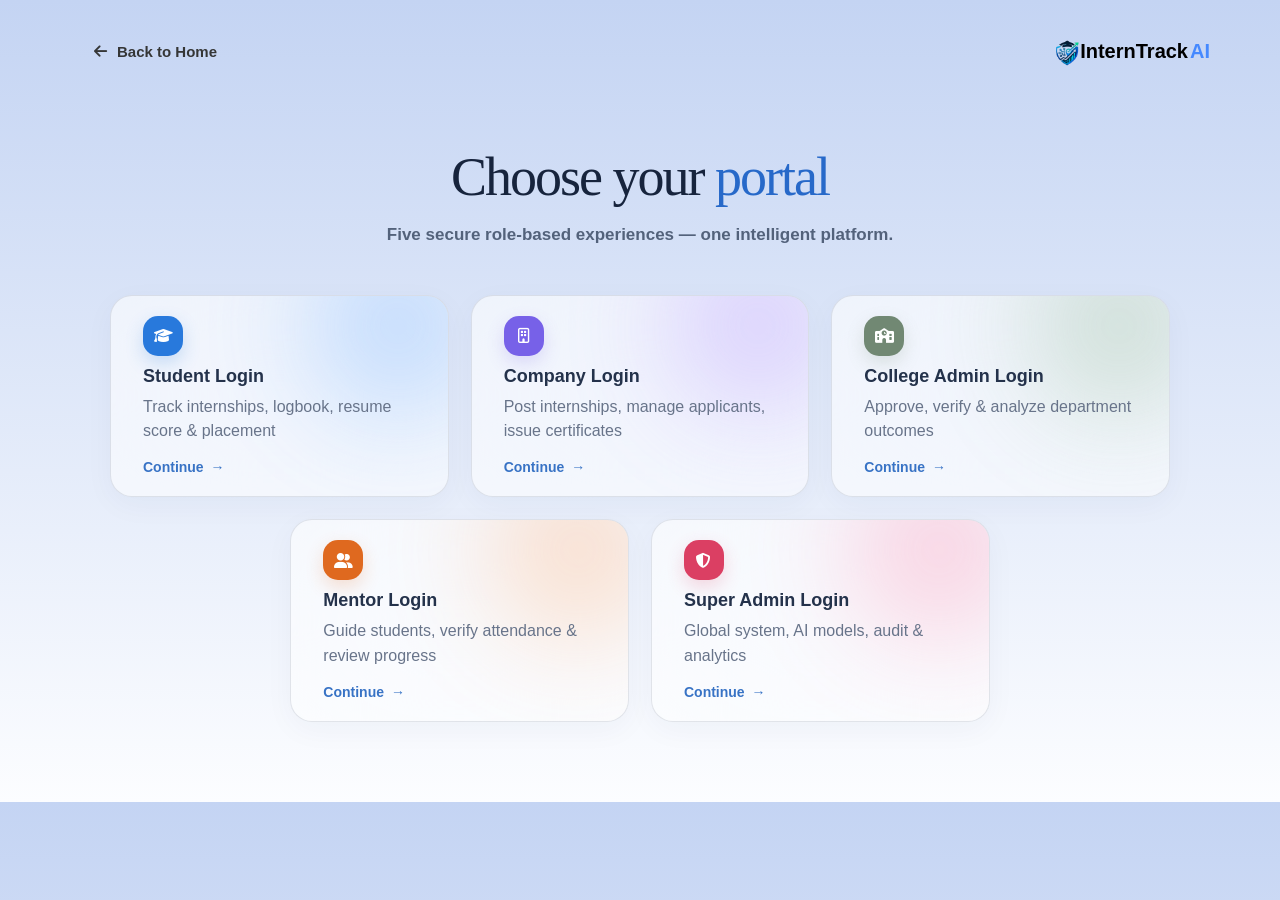
==== getstarted.html @ 80d0f3a6 "GET STARTED PAGE" ====
<!DOCTYPE html>
<html lang="en">

<head>
    <meta charset="UTF-8">
    <meta name="viewport" content="width=device-width, initial-scale=1.0">
    <title>login pages</title>
    <link rel="stylesheet" href="style.css">
    <link rel="stylesheet" href="https://cdnjs.cloudflare.com/ajax/libs/font-awesome/6.7.2/css/all.min.css">
</head>

<body>
    <div class="get-nav">
        <button id="home-back">
            <i class="fa-solid fa-arrow-left"></i>
            <h4>Back to Home</h4>
        </button>
        <div class="get-logo" id="get-logo">
            <div class="getlogo-img"></div>
            <div class="logo-text">
                <h3>InternTrack</h3>
                <p>AI</p>
            </div>
        </div>
    </div>
    <div class="main">
        <main class="portal-section">
            <!-- Heading -->
            <div class="portal-heading">
                <h1>Choose your <span>portal</span></h1>
                <p>
                    Five secure role-based experiences — one intelligent platform.
                </p>
            </div>
            <!-- Cards -->
            <div class="portal-grid">
                <!-- Student -->
                <div class="portal-card student">
                    <div class="icon-box">
                        <i class="fa-solid fa-graduation-cap"></i>
                    </div>
                    <h2>Student Login</h2>
                    <p>
                        Track internships, logbook, resume score & placement
                    </p>
                    <a href="#">
                        Continue <span>→</span>
                    </a>
                </div>
                <!-- Company -->
                <div class="portal-card company">
                    <div class="icon-box">
                        <i class="fa-regular fa-building"></i>
                    </div>
                    <h2>Company Login</h2>
                    <p>
                        Post internships, manage applicants, issue certificates
                    </p>
                    <a href="#">
                        Continue <span>→</span>
                    </a>
                </div>
                <!-- College Admin -->
                <div class="portal-card college">
                    <div class="icon-box">
                        <i class="fa-solid fa-school"></i>
                    </div>
                    <h2>College Admin Login</h2>
                    <p>
                        Approve, verify & analyze department outcomes
                    </p>
                    <a href="#">
                        Continue <span>→</span>
                    </a>
                </div>
                <!-- Mentor -->
                <div class="portal-card mentor">
                    <div class="icon-box">
                        <i class="fa-solid fa-user-group"></i>
                    </div>
                    <h2>Mentor Login</h2>
                    <p>
                        Guide students, verify attendance & review progress
                    </p>
                    <a href="#">
                        Continue <span>→</span>
                    </a>
                </div>
                <!-- Super Admin -->
                <div class="portal-card admin">
                    <div class="icon-box">
                        <i class="fa-solid fa-shield-halved"></i>
                    </div>
                    <h2>Super Admin Login</h2>
                    <p>
                        Global system, AI models, audit & analytics
                    </p>
                    <a href="#">
                        Continue <span>→</span>
                    </a>
                </div>
            </div>
        </main>
    </div>
    <script src="getstarted.js"></script>
</body>

</html>
---- style.css ----
@import url('https://fonts.googleapis.com/css2?family=Allura:wght@400;500;600;700&display=swap');

* {
    box-sizing: border-box;
    text-decoration: none;
}

@font-face {
    font-family: hmm;
    src: url(./UcC73FwrK3iLTeHuS_nVMrMxCp50SjIa1ZL7W0Q5nw.woff2);
}

@font-face {
    font-family: instrument;
    src: url(./jizHRFtNs2ka5fXjeivQ4LroWlx-6zAjjH7Motmp5g.woff2)
}

body {
    margin: 0px 70px;
    background: linear-gradient(to bottom, #c4d4f3, #fcfdff);
    font-family: 'Segoe UI', Tahoma, Verdana, sans-serif;
    scroll-behavior: smooth;
}

/* ============ NAV ============ */
.nav {
    width: 80vw;
    max-width: 1400px;
    min-height: 7vh;
    margin: 30px auto;
    padding: 10px 16px;
    display: flex;
    flex-wrap: wrap;
    align-items: center;
    gap: 10px;
    border-radius: 20px;
    background: rgba(255, 255, 255, 0.8);
    backdrop-filter: blur(5px);
    -webkit-backdrop-filter: blur(5px);
    border: 1px solid rgba(0, 0, 0, 0.08);
    position: sticky;
    top: 15px;
    z-index: 1000;
    box-sizing: border-box;
}

.logo {
    height: 5vh;
    min-height: 30px;
    width: 5vh;
    min-width: 30px;
    flex-shrink: 0;
    display: flex;
    align-items: center;
    justify-content: center;
    background-image: url("logo 2.png");
    background-size: cover;
    background-repeat: no-repeat;
    background-position: center;
    border-radius: 8px;
}

.text {
    display: flex;
    align-items: center;
    flex-shrink: 0;
}

.text h3 {
    margin: 0;
    font-size: 20px;
    white-space: nowrap;
}

.text p {
    margin: 0;
    padding-left: 2px;
    color: #4589FF;
    font-weight: 600;
    font-size: 20px;
}

/* Middle links */
.content {
    flex: 1;
    display: flex;
    align-items: center;
    justify-content: center;
    gap: 20px;
    margin: 0;
    padding: 0;
    flex-wrap: wrap;
}

.content h5 {
    margin: 0;
    padding-left: 5px;
    color: rgb(116, 112, 112);
    font-size: 15px;
    font-weight: 400;
    cursor: pointer;
    white-space: nowrap;
    transition: 0.3s ease;
}

.content h5:hover {
    color: #000000;
}

.login {
    display: flex;
    /* align-items: center; */
    gap: 10px;
    padding: 0;
    margin-left: auto;
    cursor: pointer;
    flex-shrink: 0;
}

.sign1 {
    width: 65px;
    height: 32px;
    display: flex;
    align-items: center;
    justify-content: center;
    border-radius: 10px;
    transition: 0.5s ease;
    white-space: nowrap;
    text-decoration: none;
}

.sign1:hover {
    background-color: #d3e0f8d5;
}

.sign2 {
    width: 120px;
    height: 32px;
    display: flex;
    align-items: center;
    justify-content: center;
    gap: 8px;
    border-radius: 30px;
    background-color: #4487FF;
    color: #F2F7FE;
    margin: 0;
    white-space: nowrap;
    transition: 0.3s ease;
    text-decoration: none;
}

.sign2:hover {
    background-color: #336fdb;
    transform: scale(1.1);
}

.sign2 i {
    color: #ffffff;
    display: flex;
    align-items: center;
    justify-content: center;
    padding: 0;
}

/* Hamburger button - hidden on desktop */
.menu-btn {
    display: none;
    width: 45px;
    height: 45px;
    margin-left: auto;
    border: none;
    border-radius: 10px;
    background: #EDF4FF;
    color: #3369F3;
    font-size: 25px;
    cursor: pointer;
    align-items: center;
    justify-content: center;
    transition: background 0.3s ease, transform 0.3s ease;
    flex-shrink: 0;
}

.menu-btn:hover {
    background: #dce9ff;
    transform: scale(1.05);
}

#xBar {
    display: none;
    width: 38px;
    height: 38px;
    border: none;
    border-radius: 10px;
    /* background: #EDF4FF; */
    color: #e63737;
    font-size: 17px;
    cursor: pointer;
    padding: 2% 2%;
    align-self: center;
    justify-self: center;
    flex-shrink: 0;
    font-size: 1.8em;
}

/* TABLET (≤1024px) — links थोडे compress, gap कमी */

@media (max-width: 1024px) {
    body {
        margin: 0px 30px;
    }

    .nav {
        width: 92vw;
        gap: 8px;
    }

    .content {
        gap: 12px;
    }

    .content h5 {
        font-size: 14px;

    }
}


/* TABLET / SMALL LAPTOP (≤900px) — hamburger menu चालू */

@media (max-width: 900px) {
    body {
        margin: 0px 16px;
    }

    .nav {
        width: 100%;
        margin: 20px auto;
        justify-content: space-between;
        position: relative;
    }

    .sign2 {
        max-width: 100%;
        width: 100%;
        /* margin-left: 30%; */
    }

    .sign1 {
        width: 100%;

    }

}


/* MOBILE (≤600px) */

@media (max-width: 660px) {
    body {
        margin: 0px 10px;
    }

    .nav {
        padding: 8px 12px;
        border-radius: 16px;
        top: 8px;
        margin: 12px auto;
    }

    .text h3 {
        font-size: 17px;
    }

    .text p {
        font-size: 17px;
    }

    .logo {
        height: 34px;
        width: 34px;
    }

    .content {
        display: none;
    }

    .active {
        height: 100vh;
        width: 100vw;
        display: flex;
        margin: 0%;
    }

    .menu-btn {
        display: flex;
        margin: 0%;
    }

    .sign2 {
        max-width: 100%;
        width: 100%;
        /* margin-left: 30%; */

    }

    .sign1 {
        max-width: 100%;
        width: 100%;
    }

}


/* SMALL MOBILE (≤380px) */
@media (max-width: 380px) {
    body {
        margin: 0px 6px;
    }

    .nav {
        padding: 6px 8px;
        gap: 6px;
    }

    .text h3 {
        font-size: 20px;
    }

    .text p {
        font-size: 20px;
    }

    .logo {
        height: 30px;
        width: 30px;
    }

    .menu-btn {
        width: 40px;
        height: 40px;
        font-size: 15px;
    }

    .active {
        height: 50vh;
        width: 98vw;
        /* background-color: red; */
        display: flex;
        flex-direction: column;
        justify-content: flex-start;
        align-self: flex-end;
        margin: 0%;
    }

    .content {
        display: none;
        flex-direction: column;

    }

    .content h5 {
        width: 98vw;
        font-size: 2em;
    }

    #feature,
    #role,
    #ai,
    #impact {
        border-bottom: 1px solid rgb(189, 182, 182);
    }

    .content:hover {
        color: #000000;
    }

    .login {
        margin: 0%;
    }

    .sign2 {
        /* max-width: 100%; */
        width: 25vw;
        font-size: 12px;
    }

    .sign1 {
        display: none;
    }

}


.textline {
    background-color: #EDF5FF;
    height: 5vh;
    width: 15vw;
    display: flex;
    align-items: center;
    justify-content: center;
    justify-self: center;
    border-radius: 25px;
    border: 0.01px solid rgba(0, 0, 0, 0.200);
}

.textline {
    position: relative;
    overflow: hidden;
}

.textline::after {
    content: "";
    position: absolute;
    top: 0;
    left: -100%;
    width: 50%;
    height: 100%;
    background: linear-gradient(90deg,
            transparent,
            rgba(255, 255, 255, 0.7),
            transparent);
    transform: skewX(-20deg);
    animation: shine 3.5s ease-in-out infinite;
}

@keyframes shine {
    0% {
        left: -100%;
    }

    45% {
        left: 150%;
    }

    100% {
        left: 150%;
    }
}

.textline i {
    color: green;
    display: flex;
    align-self: center;
    justify-content: center;
    font-size: 10px;
    margin: 2px;
    color: #16a34a;
    font-size: 10px;
    margin: 2px;
    transform: translateZ(15px);
    animation: iconPulse 2s ease-in-out infinite;
}

@keyframes iconPulse {

    0%,
    100% {
        transform: translateZ(15px) scale(1);
        filter: drop-shadow(0 0 0px rgba(22, 163, 74, 0.3));
    }

    50% {
        transform: translateZ(25px) scale(1.25);
        filter: drop-shadow(0 0 8px rgba(22, 163, 74, 0.5));
    }
}

.textline h5 {
    font-size: 12px;
    font-weight: 500;
}

@media (max-width: 600px) {
    .textline {
        margin-top: 24px;
        padding: 6px 14px;
        width: 65%;
    }

    .textline h5 {
        font-size: 25px;
        white-space: normal;
        text-align: center;
        line-height: 1;
    }
}

@media (max-width: 380px) {
    .textline {
        height: 7%;
        max-width: 95%;
        gap: 5px;
        /* padding: 6px 10px; */
    }

    .textline h5 {
        font-size: 12px;
        white-space: normal;
        text-align: center;
    }

    .textline i {
        font-size: 12px;
    }
}

.homepage {
    height: 90vh;
    width: 100%;
    margin: 0%;
    perspective: 1200px;
    overflow: hidden;
}

.heading {
    margin: 0;
}

.heading h1 {
    display: flex;
    justify-content: center;
    font-family: hmm;
    font-size: 4.5em;
    font-weight: 550;
    height: 70px;
    margin: 0%;
}

.heading h2 {
    display: flex;
    justify-self: center;
    margin: 0%;
    font-size: 4.5em;
    font-weight: 550;
    width: 60vw;
}

.heading i {
    display: flex;
    justify-content: center;
    justify-items: center;
    font-size: 3.5rem;
    font-weight: 520;
    margin-top: 25px;
    margin-left: 5px;
    color: #3369F3;
    font-family: instrument;
}

.heading2 {
    display: flex;
    justify-content: center;
    margin: 0%;
    color: #636A76;
    text-align: center;
}

.heading2 h3 {
    font-weight: 600;
}

.heading3 {
    display: flex;
    justify-content: center;
    margin-top: 10px;
}

.heading3 .btn1 {
    background-color: #4487FF;
    height: 40px;
    width: 10vw;
    display: flex;
    align-items: center;
    justify-content: center;
    padding-right: 15px;
    border-radius: 30px;
    padding-left: 5px;
    color: #F2F7FE;
}

.heading3 i {
    color: #fdfdfd;
    padding-left: 10px;
}

.heading3 .btn2 {
    background-color: rgb(255, 255, 255);
    height: 40px;
    width: 180px;
    display: flex;
    align-items: center;
    justify-content: center;
    margin-left: 20px;
    border-radius: 20px;
    border: 1px solid white;
}

.heading3 .btn2 h4 {
    font-weight: 600;
    display: flex;
    justify-content: center;
}

.heading3 .btn2 i {
    color: #413838;
    padding-right: 5px;
    padding-top: 2px;
    transition:
        transform 0.5s ease,
        box-shadow 0.3s ease,
        border-color 0.3s ease,
        color 0.8s ease;
}

.heading3 .btn2:hover {
    transform: translateY(0px) scale(1.03);
    box-shadow:
        0 15px 35px rgba(0, 0, 0, 0.15);
    border-color: #2563eb;
    color: #2563eb;
}

.heading4 {
    display: flex;
    justify-content: center;
    gap: 15px;
}


.heading4 i {
    color: green;
}

.heading4 h5 {
    color: #636A76;
    font-size: 13px;
    font-weight: 500;
}

@media (max-width: 600px) {
    .homepage {
        height: 60vh;
    }

    .heading h1 {
        font-size: 2.5em;
        font-family: hmm;
        font-weight: 700;
    }

    .heading h2 {
        font-size: 2.5em;
        font-family: hmm;
        font-weight: 700;
        line-height: 0.1;
        display: flex;
        flex-direction: column;
        margin-right: 20px;
    }

    .heading i {
        flex-wrap: wrap;
        flex-shrink: 0;
        font-size: 0.8em;
        font-family: instrument;
        font-weight: 700;
        line-height: 1;
        text-align: center;
    }

    .heading2 h3 {
        font-size: 0.7em;
        height: 5%;
    }

    .heading3 .btn1 {
        width: 50%;
        margin-top: 5%;
    }

    .heading3 .btn2 {
        margin-left: 0%;
    }

    .heading3 {
        display: flex;
        justify-content: center;
        align-items: center;
        flex-direction: column;
        gap: 10px;
        margin: 0%;
    }

    .heading4 i {
        padding: 0%;
        display: flex;
        align-items: center;
        color: green;
    }

    .heading4 h5 {
        gap: 5px;
        display: flex;
        padding-left: 11px;
        color: #636A76;
    }

}

.video-wrapper {
    position: relative;
    width: 90%;
    max-width: 1000px;
    margin: 0 auto;
    padding: 3px;
    border-radius: 30px;
    background: linear-gradient(90deg, #4487ff, #e6e4ec, #22c1ee, #4487ff);
    background-size: 300% 100%;
    animation: videoBorder 5s linear infinite;
    box-shadow: 0 20px 60px rgba(250, 252, 255, 0.2);
    transition: transform 0.4s ease, box-shadow 0.4s ease;
}

.video-wrapper:hover {
    transform: translateY(-8px);
    box-shadow: 0 35px 90px rgba(40, 80, 140, 0.25);
}

.video-wrapper video {
    display: block;
    width: 100%;
    height: auto;
    aspect-ratio: 16 / 9;
    object-fit: cover;
    border-radius: 28px;
    background: #111;
}

@keyframes videoBorder {
    0% {
        background-position: 0% 50%;
    }

    100% {
        background-position: 300% 50%;
    }
}

/* ===== 3D Controls Bar ===== */
.video-controls {
    position: absolute;
    bottom: 18px;
    left: 50%;
    transform: translateX(-50%);
    display: flex;
    gap: 16px;
    padding: 10px 18px;
    border-radius: 50px;
    background: rgba(20, 22, 30, 0.55);
    backdrop-filter: blur(12px);
    -webkit-backdrop-filter: blur(12px);
    box-shadow:
        0 8px 20px rgba(0, 0, 0, 0.4),
        inset 0 1px 0 rgba(255, 255, 255, 0.08);
    z-index: 5;
    transition: opacity 0.35s ease;
}

.video-wrapper:hover .video-controls,
.video-wrapper:focus-within .video-controls {
    opacity: 1;
}

/* 3D button look */
.ctrl-btn {
    width: 46px;
    height: 46px;
    border: none;
    border-radius: 50%;
    display: flex;
    align-items: center;
    justify-content: center;
    cursor: pointer;
    background: linear-gradient(145deg, #3a6dff, #2255e0);
    box-shadow:
        0 6px 0 #16309e,
        0 10px 18px rgba(20, 60, 200, 0.5),
        inset 0 1px 1px rgba(255, 255, 255, 0.4);
    transform: translateY(0);
    transition: transform 0.12s ease, box-shadow 0.12s ease;
}

.ctrl-btn svg {
    width: 22px;
    height: 22px;
    fill: #fff;
    filter: drop-shadow(0 1px 1px rgba(0, 0, 0, 0.3));
    pointer-events: none;
}

.ctrl-btn:hover {
    background: linear-gradient(145deg, #4c7dff, #2f63f0);
}

/* pressed / 3D push effect */
.ctrl-btn:active {
    transform: translateY(6px);
    box-shadow:
        0 0 0 #16309e,
        0 2px 6px rgba(20, 60, 200, 0.5),
        inset 0 1px 1px rgba(255, 255, 255, 0.4);
}

/* Mobile */
@media (max-width: 768px) {
    .video-wrapper {
        width: 92%;
        padding: 2px;
        border-radius: 22px;
    }

    .video-wrapper video {
        border-radius: 20px;
    }

    .video-controls {
        gap: 10px;
        padding: 8px 14px;
        bottom: 12px;
        opacity: 1;
    }

    .ctrl-btn {
        width: 40px;
        height: 40px;
    }

    .ctrl-btn svg {
        width: 18px;
        height: 18px;
    }
}

@media (max-width: 480px) {
    .video-wrapper {
        width: 95%;
        border-radius: 16px;
    }

    .video-wrapper video {
        border-radius: 14px;
    }
}

.features {
    height: 95vh;
    width: 90vw;
    margin-top: 70px;
    margin-bottom: 10%;
}

.fea-1 {
    display: flex;
    justify-content: center;
    justify-items: center;
}

.fea-1 h5 {
    display: flex;
    justify-content: center;
    background-color: #ffffffda;
    color: #111A2D;
    height: 25px;
    width: 80px;
    border: 0.01px solid rgba(0, 0, 0, 0.308);
    margin-top: 50px;
    border-radius: 20px;
    font-size: 0.9em;
    font-weight: 500;
    margin-bottom: 0%;

}

.fea-2 {
    display: flex;
    flex-direction: column;
    align-items: center;
    justify-content: center;
    padding: 0%;
}

.fea-2 h4 {
    font-size: 3.2rem;
    font-weight: 620;
    margin: 0%;
}

.fea-2 i {
    font-size: 3.2rem;
    font-weight: 200;
    margin: 0%;
    color: #3369F3;
    padding: 0%;
    line-height: 0.70;
    font-family: 'Allura', italic;
}

.fea-2 h5 {
    font-size: 1.2rem;
    font-weight: 500;
    color: #3d3a3ada;
    line-height: 0.60;
}

.fea-3 {
    height: 98vh;
    width: 90vw;
}

.fea-3 .boxes-1 {
    display: flex;
    justify-content: space-evenly;
    margin-top: 10px;
}

.fea-3 .box1 {
    background-color: #FCFEFF;
    height: 30vh;
    width: 19vw;
    border: 0.01px solid rgba(0, 0, 0, 0.212);
    border-radius: 5%;
    padding-left: 25px;
    transition: transform 0.5s ease,
        box-shadow 0.5s ease,
        border-color 0.5s ease;
}

.fea-3 .box1:hover {
    transform: translateY(-2px) scale(1.01);
    box-shadow:
        0 20px 40px rgba(0, 0, 0, 0.12),
        0 0 0 1px rgba(0, 0, 0, 0.05);
}

.fea-3 .box1 i {
    display: flex;
    justify-content: center;
    align-items: center;
    background-color: #ECF3FF;
    height: 40px;
    width: 40px;
    font-size: 20px;
    margin: 20px 0px 0px 0px;
    color: #3061EF;
    border-radius: 30%;
}

.fea-3 .box1 h4 {
    font-size: 1.1rem;
    font-weight: 500;
    margin-top: 4%;
    margin-bottom: 1%;
}

.fea-3 .box1 h6 {
    font-size: 1rem;
    font-weight: 420;
    margin-top: 0%;
    color: #8B9199;
}

.fea-3 .box2 {
    background-color: #FCFEFF;
    height: 30vh;
    width: 19vw;
    border: 0.01px solid rgba(0, 0, 0, 0.212);
    border-radius: 5%;
    padding-left: 25px;
    transition: transform 0.35s ease,
        box-shadow 0.5s ease,
        border-color 0.5s ease;
}

.fea-3 .box2:hover {
    transform: translateY(-2px) scale(1.01);
    box-shadow:
        0 20px 40px rgba(0, 0, 0, 0.12),
        0 0 0 1px rgba(0, 0, 0, 0.05);
}

.fea-3 .box2 i {
    display: flex;
    justify-content: center;
    align-items: center;
    background-color: #ECF3FF;
    height: 40px;
    width: 40px;
    font-size: 20px;
    margin: 20px 0px 0px 0px;
    color: #00BC7B;
    border-radius: 30%;
}

.fea-3 .box2 h4 {
    font-size: 1.1rem;
    font-weight: 500;
    margin-top: 4%;
    margin-bottom: 1%;
}

.fea-3 .box2 h6 {
    font-size: 1rem;
    font-weight: 420;
    margin-top: 0%;
    color: #8B9199;
}

.fea-3 .box3 {
    background-color: #FCFEFF;
    height: 30vh;
    width: 19vw;
    border: 0.01px solid rgba(0, 0, 0, 0.212);
    border-radius: 5%;
    padding-left: 25px;

    transition: transform 0.35s ease,
        box-shadow 0.5s ease,
        border-color 0.5s ease;
}

.fea-3 .box3:hover {
    transform: translateY(-2px) scale(1.01);
    box-shadow:
        0 20px 40px rgba(0, 0, 0, 0.12),
        0 0 0 1px rgba(0, 0, 0, 0.05);
}

.fea-3 .box3 i {
    display: flex;
    justify-content: center;
    align-items: center;
    background-color: #ECF3FF;
    height: 40px;
    width: 40px;
    font-size: 20px;
    margin: 20px 0px 0px 0px;
    color: #00BC7B;
    ;
    border-radius: 30%;
}

.fea-3 .box3 h4 {
    font-size: 1.1rem;
    font-weight: 500;
    margin-top: 4%;
    margin-bottom: 1%;
}

.fea-3 .box3 h6 {
    font-size: 1rem;
    font-weight: 420;
    margin-top: 0%;
    color: #8B9199;
}

.fea-3 .box4 {
    background-color: #FCFEFF;
    height: 30vh;
    width: 19vw;
    border-radius: 5%;
    padding-left: 25px;
    border: 0.01px solid rgba(0, 0, 0, 0.212);
    transition: transform 0.60s ease,
        box-shadow 0.5s ease,
        border-color 0.5s ease;
}

.fea-3 .box4:hover {
    transform: translateY(-2px) scale(1.01);
    box-shadow:
        0 20px 40px rgba(0, 0, 0, 0.12),
        0 0 0 1px rgba(0, 0, 0, 0.05);
}

.fea-3 .box4 i {
    display: flex;
    justify-content: center;
    align-items: center;
    background-color: #ECF3FF;
    height: 40px;
    width: 40px;
    font-size: 25px;
    margin: 20px 0px 0px 0px;
    color: #ED4857;
    border-radius: 30%;
}

.fea-3 .box4 h4 {
    font-size: 1.1rem;
    font-weight: 500;
    margin-top: 4%;
    margin-bottom: 1%;
}

.fea-3 .box4 h6 {
    font-size: 1rem;
    font-weight: 420;
    margin-top: 0%;
    color: #8B9199;
}


.fea-3 .boxes-2 {
    display: flex;
    justify-content: space-evenly;
    margin-top: 10px;
}

/* RESPONSIVE — ADD BELOW EXISTING CSS */

/* Laptop / small desktop */
@media (max-width: 1200px) {

    .fea-3 .box1,
    .fea-3 .box2,
    .fea-3 .box3,
    .fea-3 .box4 {
        width: 22vw;
    }
}

/* Tablet */
@media (max-width: 1024px) {
    .features {
        height: auto;
        width: 95vw;
        margin-bottom: 8%;
    }

    .fea-3 {
        height: auto;
        width: 100%;
    }

    .fea-3 .boxes-1,
    .fea-3 .boxes-2 {
        flex-wrap: wrap;
        row-gap: 20px;
        justify-content: center;
    }

    .fea-3 .box1,
    .fea-3 .box2,
    .fea-3 .box3,
    .fea-3 .box4 {
        width: 45%;
        height: auto;
        min-height: 25vh;
        padding: 20px 20px 20px 25px;
    }

    .fea-2 h4 {
        font-size: 2.4rem;
        text-align: center;
        padding: 0 10px;
    }

    .fea-2 i {
        font-size: 2.4rem;
    }

    .fea-2 h5 {
        text-align: center;
        padding: 0 15px;
    }
}

/* Mobile */
@media (max-width: 600px) {
    .features {
        width: 100vw;
        margin-top: 40px;
        padding: 0 4%;
        box-sizing: border-box;
    }

    .fea-2 h4 {
        font-size: 1.7rem;
        line-height: 1.2;
    }

    .fea-2 i {
        font-size: 1.7rem;
    }

    .fea-2 h5 {
        font-size: 1rem;
        line-height: 1.3;
        padding: 0 5px;
    }

    .fea-3 .boxes-1,
    .fea-3 .boxes-2 {
        flex-direction: column;
        align-items: center;
        gap: 16px;
        margin-top: 20px;
    }

    .fea-3 .box1,
    .fea-3 .box2,
    .fea-3 .box3,
    .fea-3 .box4 {
        width: 100%;
        max-width: 400px;
        min-height: auto;
        border-radius: 20px;
        padding: 20px;
    }

    .fea-3 .box1 h6,
    .fea-3 .box2 h6,
    .fea-3 .box3 h6,
    .fea-3 .box4 h6 {
        white-space: normal;
    }

    .fea-1 h5 {
        margin-top: 20px;
    }
}

/* Small phones */
@media (max-width: 380px) {
    .features {
        margin-top: 30px;
        padding: 0 3%;
        background: linear-gradient(90deg,
                transparent,
                rgba(255, 255, 255, 0.7),
                transparent);
    }

    .fea-1 h5 {
        width: 30%;
        height: 2;
        font-size: 0.9em;
        font-weight: 600;
        font-family: hmm;
        margin-top: 5%;
        padding-top: 1%;
    }

    .fea-2 h4 {
        font-size: 1.5rem;
        line-height: 1.5;
        padding: 0 4px;
        font-family: hmm;
    }

    .fea-2 i {
        font-size: 1.35rem;
        font-family: instrument;
    }

    .fea-2 h5 {
        font-size: 0.85rem;
        line-height: 1.3;
        padding: 0 8px;
        margin: 2%;
    }

    .fea-3 .boxes-1,
    .fea-3 .boxes-2 {
        gap: 12px;

        margin-top: 16px;
    }

    .fea-3 .box1,
    .fea-3 .box2,
    .fea-3 .box3,
    .fea-3 .box4 {
        width: 100%;
        max-width: 100%;
        padding: 16px;
        border-radius: 16px;
    }

    .fea-3 .box1 i,
    .fea-3 .box2 i,
    .fea-3 .box3 i,
    .fea-3 .box4 i {
        height: 34px;
        width: 34px;
        font-size: 16px;
        margin-top: 10px;
    }

    .fea-3 .box1 h4,
    .fea-3 .box2 h4,
    .fea-3 .box3 h4,
    .fea-3 .box4 h4 {
        font-size: 0.95rem;
        font-family: hmm;
        font-weight: 600;
        margin-bottom: 10px;
    }

    .fea-3 .box1 h6,
    .fea-3 .box2 h6,
    .fea-3 .box3 h6,
    .fea-3 .box4 h6 {
        font-size: 0.82rem;
        line-height: 1.35;
        margin-bottom: 1%;
    }
}


.role {
    /* background-color: red; */
    height: 80vh;
    width: 90vw;
    margin: 0%;
}

.role1 {
    display: flex;
    justify-content: center;
    align-items: center;
    flex-direction: column;
}

.role1 h5 {
    display: flex;
    justify-content: center;
    background-color: #ffffffda;
    color: #111A2D;
    height: 25px;
    width: 180px;
    margin-top: 30px;
    border: 0.01px solid rgba(0, 0, 0, 0.250);
    border-radius: 20px;
    font-size: 0.9em;
    font-weight: 500;
    margin-bottom: 0%;
}

.role1 h2 {
    font-size: 3.5rem;
    font-weight: 600;
    margin: 0%;
}

.role1 h4 {
    font-size: 1.1rem;
    font-weight: 500;
    color: #3d3a3ab6;
    margin-top: 0%;
    line-height: 2;
}

.role2 {
    display: flex;
    justify-content: space-evenly;
}

.role2 .box1 {
    display: flex;
    flex-direction: column;
    background-color: #FCFEFF;
    height: 40vh;
    width: 18vw;
    border: 0.01px solid rgba(0, 0, 0, 0.212);
    border-radius: 8%;
    padding-left: 25px;
    transition: transform 0.35s ease,
        box-shadow 0.5s ease,
        border-color 0.5s ease;
}

.role2 .box1:hover {
    transform: translateY(-2px) scale(1.01);
    /* border-color: #222; */
    box-shadow:
        0 20px 40px rgba(0, 0, 0, 0.253),
        0 0 0 1px rgba(0, 0, 0, 0.05);
}

.role2 .box1 .i1 i {

    background-color: #356DF6;
    color: #F9FCFF;
    display: flex;
    justify-content: center;
    align-items: center;
    height: 50px;
    width: 50px;
    font-size: 22px;
    margin: 25px 0px 0px 0px;
    border-radius: 30%;
}

.role2 .box1 h3 {
    font-size: 1.4rem;
    font-weight: 610;
    margin-top: 3%;
    margin-bottom: 3%;
}

.role2 .box1 .i2 {
    /* background-color: red; */
    display: flex;
    margin: 0%;
}

.role2 .box1 .i2 i {
    color: #00BC7B;
    margin-top: 8px;
}

.role2 .box1 .i2 h5 {
    font-size: 0.9rem;
    font-weight: 600;
    color: #3d3a3ab6;
    margin: 0% 3%;
    padding: 5px;
}

.role2 .box2 {
    background-color: #FCFEFF;
    height: 40vh;
    width: 18vw;
    border: 0.01px solid rgba(0, 0, 0, 0.212);
    border-radius: 8%;
    padding-left: 25px;
    transition: transform 0.35s ease,
        box-shadow 0.5s ease,
        border-color 0.5s ease;
}

.role2 .box2:hover {
    transform: translateY(-2px) scale(1.01);
    /* border-color: #222; */
    box-shadow:
        0 20px 40px rgba(0, 0, 0, 0.253),
        0 0 0 1px rgba(0, 0, 0, 0.05);
}

.role2 .box2 .i1 i {

    background-color: #356DF6;
    color: #F9FCFF;
    display: flex;
    justify-content: center;
    align-items: center;
    height: 50px;
    width: 50px;
    font-size: 22px;
    margin: 25px 0px 0px 0px;
    border-radius: 30%;
}

.role2 .box2 h3 {
    font-size: 1.4rem;
    font-weight: 610;
    margin-top: 3%;
    margin-bottom: 3%;
}

.role2 .box2 .i2 {
    /* background-color: red; */
    display: flex;
    margin: 0%;
}

.role2 .box2 .i2 i {
    color: #00BC7B;
    margin-top: 8px;
}

.role2 .box2 .i2 h5 {
    font-size: 0.9rem;
    font-weight: 600;
    color: #3d3a3ab6;
    margin: 0% 3%;
    padding: 5px;
}

.role2 .box3 {
    background-color: #FCFEFF;
    height: 40vh;
    width: 18vw;
    border: 0.01px solid rgba(0, 0, 0, 0.212);
    border-radius: 8%;
    padding-left: 25px;
    transition: transform 0.35s ease,
        box-shadow 0.5s ease,
        border-color 0.5s ease;
}

.role2 .box3:hover {
    transform: translateY(-2px) scale(1.01);
    box-shadow:
        0 20px 40px rgba(0, 0, 0, 0.253),
        0 0 0 1px rgba(0, 0, 0, 0.05);
}

.role2 .box3 .i1 i {
    background-color: #356DF6;
    color: #f9fcff;
    display: flex;
    justify-content: center;
    align-items: center;
    height: 50px;
    width: 50px;
    font-size: 22px;
    margin: 25px 0px 0px 0px;
    border-radius: 30%;
}

.role2 .box3 h3 {
    font-size: 1.4rem;
    font-weight: 610;
    margin-top: 3%;
    margin-bottom: 3%;
}

.role2 .box3 .i2 {
    /* background-color: red; */
    display: flex;
    margin: 0%;
}

.role2 .box3 .i2 i {
    color: #00BC7B;
    margin-top: 8px;
}

.role2 .box3 .i2 h5 {
    font-size: 0.9rem;
    font-weight: 600;
    color: #3d3a3ab6;
    margin: 0% 3%;
    padding: 5px;
}

.role2 .box4 {
    background-color: #feffffee;
    height: 40vh;
    width: 18vw;
    border: 0.01px solid rgba(0, 0, 0, 0.212);
    border-radius: 8%;
    padding-left: 25px;
    transition: transform 0.35s ease,
        box-shadow 0.5s ease,
        border-color 0.5s ease;
}

.role2 .box4:hover {
    transform: translateY(-2px) scale(1.01);
    /* border-color: #222; */
    box-shadow:
        0 20px 40px rgba(0, 0, 0, 0.253),
        0 0 0 1px rgba(0, 0, 0, 0.05);
}

.role2 .box4 .i1 i {
    background-color: #356DF6;
    color: #F9FCFF;
    display: flex;
    justify-content: center;
    align-items: center;
    height: 50px;
    width: 50px;
    font-size: 22px;
    margin: 25px 0px 0px 0px;
    border-radius: 30%;
}

.role2 .box4 h3 {
    font-size: 1.4rem;
    font-weight: 610;
    margin-top: 3%;
    margin-bottom: 3%;
}

.role2 .box4 .i2 {
    /* background-color: red; */
    display: flex;
    margin: 0%;
}

.role2 .box4 .i2 i {
    color: #00BC7B;
    margin-top: 8px;
}

.role2 .box4 .i2 h5 {
    font-size: 0.9rem;
    font-weight: 600;
    color: #3d3a3ab6;
    margin: 0% 3%;
    padding: 5px;
}


/* RESPONSIVE — ADD BELOW EXISTING CSS */


/* Laptop / small desktop */
@media (max-width: 1200px) {

    .role2 .box1,
    .role2 .box2,
    .role2 .box3,
    .role2 .box4 {
        width: 21vw;
    }
}

/* Tablet */
@media (max-width: 758px) {
    .role {
        height: auto;
        width: 95vw;
        margin-bottom: 8%;
    }

    .role1 h2 {
        font-size: 2.4rem;
        text-align: center;
        padding: 0 10px;
    }

    .role1 h4 {
        font-size: 1rem;
        text-align: center;
        line-height: 1.5;
        padding: 0 15px;
    }

    .role2 {
        flex-wrap: wrap;
        row-gap: 20px;
        justify-content: center;
    }

    .role2 .box1,
    .role2 .box2,
    .role2 .box3,
    .role2 .box4 {
        width: 45%;
        height: auto;
        min-height: 30vh;
        padding: 15px 15px 20px 25px;
    }

    .role2 .box1 h3,
    .role2 .box2 h3,
    .role2 .box3 h3,
    .role2 .box4 h3 {
        font-size: 1.25rem;
    }

    .role2 .box1 .i2 h5,
    .role2 .box2 .i2 h5,
    .role2 .box3 .i2 h5,
    .role2 .box4 .i2 h5 {
        font-size: 0.85rem;
    }
}

/* Mobile (general) */
@media (max-width: 600px) {
    .role {
        width: 100vw;
        padding: 0 4%;
        box-sizing: border-box;
        margin-top: 20px;
    }

    .role2 {
        flex-direction: column;
        align-items: center;
        gap: 16px;
    }

    .role2 .box1,
    .role2 .box2,
    .role2 .box3,
    .role2 .box4 {
        width: 100%;
        max-width: 400px;
        min-height: auto;
        border-radius: 20px;
        padding: 15px 15px 20px 20px;
    }
}

/* Small phones */
@media (max-width: 380px) {
    .role {
        margin-top: 15px;
        padding: 0 3%;
    }

    .role1 h5 {
        width: 150px;
        height: 22px;
        font-size: 0.8em;
        margin-top: 20px;
    }

    .role1 h2 {
        font-size: 1.6rem;
        line-height: 1.25;
        padding: 0 5px;
    }

    .role1 h4 {
        font-size: 0.85rem;
        line-height: 1.4;
        padding: 0 8px;
    }

    .role2 {
        gap: 12px;
        margin-top: 10px;
    }

    .role2 .box1,
    .role2 .box2,
    .role2 .box3,
    .role2 .box4 {
        width: 100%;
        max-width: 100%;
        padding: 12px 12px 16px 18px;
        border-radius: 16px;
    }

    .role2 .box1 .i1 i,
    .role2 .box2 .i1 i,
    .role2 .box3 .i1 i,
    .role2 .box4 .i1 i {
        height: 40px;
        width: 40px;
        font-size: 18px;
        margin-top: 15px;
    }

    .role2 .box1 h3,
    .role2 .box2 h3,
    .role2 .box3 h3,
    .role2 .box4 h3 {
        font-size: 1.1rem;
    }

    .role2 .box1 .i2 h5,
    .role2 .box2 .i2 h5,
    .role2 .box3 .i2 h5,
    .role2 .box4 .i2 h5 {
        font-size: 0.8rem;
        padding: 3px;
    }

    .role2 .box1 .i2 i,
    .role2 .box2 .i2 i,
    .role2 .box3 .i2 i,
    .role2 .box4 .i2 i {
        font-size: 0.85rem;
        margin-top: 6px;
    }
}

.stats-section {
    width: 90%;
    min-height: 100px;
    margin-left: 50px;
    display: flex;
    align-items: center;
    justify-content: space-around;
    background: #ffffff;
    border-radius: 24px;
    border: 1px solid rgba(0, 0, 0, 0.08);
    box-shadow:
        0 15px 45px rgba(50, 100, 160, 0.08);
    position: relative;
    overflow: hidden;
}

.stats-section::before {
    content: "";
    position: absolute;
    width: 350px;
    height: 180px;
    left: 50%;
    top: 50%;
    transform: translate(-50%, -50%);
    background: #dcecff;
    filter: blur(90px);
    opacity: 0.35;
    pointer-events: none;
}

.stat-box {
    width: 25%;
    text-align: center;
    position: relative;
    z-index: 1;
    transition: 0.35s ease;
}

.stat-box h2 {
    margin: 0;
    color: #3275d9;
    font-size: 38px;
    font-weight: 600;
    letter-spacing: -1px;
    transition: 0.35s ease;
}

.stat-box p {
    margin: 5px 0 0;
    color: #7b8490;
    font-size: 11px;
    font-weight: 500;
    letter-spacing: 0.5px;
}

.stat-box:hover {
    transform: translateY(-1px);
}

.stat-box:hover h2 {
    transform: scale(1.03);
    color: #2563eb;
    text-shadow:
        0 5px 15px rgba(37, 99, 235, 0.2);
}

/* ============================= */
/* RESPONSIVE — ADD BELOW EXISTING CSS */
/* ============================= */

/* Laptop / small desktop */
@media (max-width: 1200px) {
    .stats-section {
        margin-left: 30px;
    }

    .stat-box h2 {
        font-size: 32px;
    }
}

/* Tablet */
@media (max-width: 758px) {
    .stats-section {
        width: 92%;
        margin: 0 auto;
        min-height: auto;
        padding: 25px 10px;
        flex-wrap: wrap;
        row-gap: 20px;
    }

    .stat-box {
        width: 45%;
    }

    .stat-box h2 {
        font-size: 28px;
    }

    .stat-box p {
        font-size: 10px;
    }

    .stats-section::before {
        width: 250px;
        height: 130px;
        filter: blur(70px);
    }
}

/* Mobile */
@media (max-width: 600px) {
    .stats-section {
        width: 90%;
        border-radius: 18px;
        padding: 20px 8px;
    }

    .stat-box {
        width: 45%;
    }

    .stat-box h2 {
        font-size: 24px;
    }

    .stat-box p {
        font-size: 9.5px;
        letter-spacing: 0.3px;
    }
}

/* Small phones */
@media (max-width: 380px) {
    .stats-section {
        width: 95%;
        border-radius: 14px;
        padding: 16px 20px;
        row-gap: 16px;
        margin-left: 4%;
    }

    .stat-box {
        width: 49%;
    }

    .stat-box h2 {
        font-size: 20px;
        letter-spacing: -0.5px;
    }

    .stat-box p {
        font-size: 8.5px;
        letter-spacing: 0.2px;
        line-height: 1.3;
    }

    .stats-section::before {
        width: 180px;
        height: 100px;
        filter: blur(50px);
    }
}


.Dashboard {
    height: 85vh;
    width: 80vw;
    margin-top: 10%;
    /* padding: 70px; */
    border-radius: 28px;
    display: flex;
    justify-self: center;
    background:
        radial-gradient(circle at 80% 40%,
            rgba(120, 160, 196, 0.596),
            transparent 35%),
        linear-gradient(135deg,
            hsla(213, 100%, 89%, 0.884),
            #f7fbff);

    border: 1px solid rgba(29, 31, 34, 0.12);
    box-shadow:
        0 30px 80px rgba(33, 34, 36, 0.12);
    overflow: hidden;
    position: relative;
}

.Dashboard::before {
    content: "";
    position: absolute;
    width: 400px;
    height: 400px;
    background: #1a90ff;
    filter: blur(70px);
    opacity: 0.30;
    right: 5%;
    top: 30%;
    pointer-events: none;
}



/* ============================= */
/* MOVING LIGHT */
/* ============================= */

.Dashboard::after {
    content: "";
    position: absolute;
    width: 300px;
    height: 300px;
    border-radius: 50%;
    background:
        radial-gradient(circle,
            rgba(51, 105, 243, 0.25),
            transparent 70%);
    filter: blur(20px);
    left: -150px;
    top: -150px;
}

/* ============================= */
/* HOVER 3D EFFECT */
/* ============================= */
.Dashboard {
    position: relative;
    overflow: hidden;
}

.mouse-glow {
    position: absolute;
    width: 220px;
    height: 220px;
    border-radius: 50%;
    background: radial-gradient(circle,
            rgba(51, 105, 243, 0.30),
            rgba(51, 105, 243, 0.10),
            transparent 70%);
    filter: blur(15px);
    pointer-events: none;
    transform: translate(-50%, -50%);
    left: 50%;
    top: 50%;
    transition:
        left 0.15s ease-out,
        top 0.15s ease-out;
    z-index: 0;
}

.Dashboard>*:not(.mouse-glow) {
    position: relative;
    z-index: 2;
}

.left {
    width: 48%;
}

.Dashboard .left .ai-engine {
    height: 4vh;
    width: 8vw;
    display: flex;
    justify-content: center;
    align-items: center;
    background-color: #ECF3FF;
    margin: 11%;
    border-radius: 25px;
    border: 0.01px solid rgba(0, 0, 0, 0.137);
    box-shadow:
        0 30px 80px rgba(33, 34, 36, 0.12);
    margin-bottom: 0%;
}

.Dashboard .left .ai-engine i {
    font-size: 13px;
    margin: 2%;
}

.Dashboard .left .ai-engine h6 {
    font-size: 13px;
    font-weight: 600;
    margin: 0%;
}

.Dashboard .left .head-1 h1 {
    font-size: 3.5rem;
    font-weight: 550;
    margin-left: 11%;
    margin-top: 0%;
    margin-bottom: 0%;
}

.Dashboard .left .head-1 i {
    font-size: 3.5rem;
    font-weight: 200;
    margin-left: 11%;
    margin-top: 0%;
    /* margin-bottom: 0%; */
    padding-top: 0%;
    color: #1a90ff;
    line-height: 0.70;
    font-family: 'Allura', italic;
}

.Dashboard .left .head-2 h4 {
    font-size: 18px;
    font-weight: 500;
    color: #696767d3;
    line-height: 1.4;
    margin-left: 11%;
    margin-top: 4%;
}

.Dashboard .left .head-3 {
    display: grid;
    margin-left: 8%;
    grid-template-columns: 1fr 1fr;
    gap: 13px 35px;
    max-width: 40%;
}

.Dashboard .left .head-3 .sub-1 {
    background-color: #EEF4FE;
    display: flex;
    justify-content: flex-start;
    align-items: center;
    border-radius: 25px;
    width: 18vw;
    height: 5vh;
    border: 0.01px solid #00000023;
    margin: 2%;

    transition: transform 0.35s ease,
        box-shadow 0.5s ease,
        border-color 0.5s ease;
}

.Dashboard .left .head-3 .sub-1 i {
    color: #1a90ff;
    font-size: 1rem;
    margin-left: 6%;
}

.Dashboard .left .head-3 .sub-1 h5 {
    font-size: 15px;
    font-weight: 500;
    color: #111A2D;
    margin-left: 2%;
    line-height: 0.05;
}

.Dashboard .left .head-3 .sub-1:hover {
    transform: translateY(-2px) scale(1.01);
    box-shadow:
        0 20px 40px rgba(0, 0, 0, 0.253),
        0 0 0 1px rgba(0, 0, 0, 0.05);
}

.prediction-box {
    width: 72vh;
    height: 40vh;
    /* padding: 28px; */
    margin-left: 7%;
    margin-top: 5%;
    display: flex;
    flex-direction: column;
    align-self: center;
    background: rgba(255, 255, 255, 0.50);
    border-radius: 22px;
    border: 1px solid rgba(255, 255, 255, 0.534);
    backdrop-filter: blur(10px);
    box-shadow:
        0 25px 60px rgba(70, 120, 180, 0.12);
    transition: 0.5s ease;
}

.prediction-box:hover {
    transform:
        translateY(-8px) rotateX(2deg);
    box-shadow:
        0 35px 70px rgba(70, 120, 180, 0.18);
}

.predictor-header {
    display: flex;
    /* align-items: center; */
    justify-content: space-between;
    margin-top: 10px;
}

.predictor-title {
    display: flex;
    gap: 8px;
    font-size: 15px;
    font-weight: 600;
    color: #444444;
    margin-top: 5%;
}

.predictor-title i {
    color: #1c76ec;
    margin-left: 5%;
}

.predictor-title span {
    font-size: 1rem;
    width: 23vw;
    line-height: 0.9;
}

.live {
    /* padding: 5px 12px; */
    border-radius: 15px;
    background: #C1E9EC;
    color: #28be5d;
    font-size: 14px;
    font-weight: 600;
    box-shadow:
        5px 5px 60px rgba(13, 20, 27, 0.400);
    height: 4vh;
    width: 4vw;
    display: flex;
    justify-content: center;
    align-items: center;
}

.stat {
    margin-top: 2%;
    margin-left: 5%;
}

.stat-top {
    display: flex;
    align-items: center;
    justify-content: space-between;
    margin-bottom: 8px;
    color: #131314;
    font-size: 13px;
    font-weight: 500;
    margin-right: 5%;
}

.stat-top strong {
    color: #111314;
    font-size: 12px;
    font-weight: 500;
}

/* PROGRESS */
.progress {
    width: 100%;
    height: 5px;
    border-radius: 10px;
    background: #dfeaf5;
    overflow: hidden;
}

.progress-fill {
    height: 100%;
    border-radius: 10px;
    background:
        linear-gradient(90deg,
            #3f8df5,
            #3298e8);
    animation: progressLoad 2s ease forwards;
    transform-origin: left;
}


.placement {
    width: 87%;
}


.salary {
    width: 72%;
}


.skill {
    width: 90%;
}


.missing {
    width: 43%;
}


@keyframes progressLoad {

    from {
        transform: scaleX(0);
    }

    to {
        transform: scaleX(1);
    }
}

/* ============================================= */
/* RESPONSIVE CODE — ADD BELOW EXISTING CSS      */
/* Hinglish comments diye hain samajhne ke liye  */
/* ============================================= */

/* -------- Laptop / Small Desktop (1200px) -------- */
@media (max-width: 1200px) {
    .Dashboard {
        width: 90vw;
        /* laptop par thoda zyada width le lo, taaki content squeeze na ho */
        height: auto;
        /* fixed 85vh hatao, kyunki left+prediction-box stack hone ke baad height badh jayegi */
        flex-wrap: wrap;
        /* left aur prediction-box agar na maave to neeche wrap ho jayenge */
        padding: 30px 0;
        /* height auto hone ke baad thoda breathing space */
    }

    .left {
        width: 50%;
        /* thoda adjust kiya */
    }

    .prediction-box {
        width: 45%;
        /* vh unit ki jagah % diya, taaki left ke saath properly fit ho */
        height: auto;
        /* fixed 40vh hatao, content ke hisaab se badhne do */
        margin-left: 0;
        /* extra left margin hata diya, warna overflow hoga */
    }
}

/* -------- Tablet (758px) -------- */
@media (max-width: 758px) {
    .Dashboard {
        width: 92vw;
        /* tablet screen ke hisaab se width */
        margin-top: 2%;
        /* upar ka gap thoda kam kiya */
        flex-direction: column;
        /* IMPORTANT: left aur prediction-box ab side-by-side nahi,
                                    ek ke niche ek (column) aayenge */
        align-items: center;
        /* dono center me align honge */
        padding: 10px 0 20px 0;
        /* upar-neeche padding, content ke liye jagah */
    }

    .left {
        width: 90%;
    }

    .Dashboard .left .ai-engine {
        width: 130px;
        /* 8vw fixed tha, ab fixed px diya taaki chhote screen par bhi readable rahe */
        height: 32px;
        margin: 4%;
        margin-bottom: 0%;
    }

    .Dashboard .left .head-1 h1 {
        font-size: 3rem;
        /* bada heading (3.5rem) tablet par chhota kiya */
        margin-left: 6%;
        text-align: left;
    }

    .Dashboard .left .head-1 i {
        font-size: 2.4rem;
        margin-left: 5%;
        font-family: instrument;
    }

    .Dashboard .left .head-2 h4 {
        font-size: 20px;
        margin-left: 5%;
        margin-right: 5%;
        margin-top: 1%;
    }

    .Dashboard .left .head-3 {
        max-width: 90%;
        margin-left: 5%;
        display: flex;
        flex-wrap: wrap;
        flex-direction: column;
        /* flex-shrink: 0; */
        gap: 5px;
    }

    .Dashboard .left .head-3 .sub-1 {
        width: 85%;
        margin: 0%;
    }

    /* Prediction box (right side wala card) */
    .prediction-box {
        width: 88%;
        margin-left: 0;
        margin-top: 20px;
        padding-bottom: 5%;
        /* background-color: red; */
    }

    .prediction-box .predictor-header {
        margin-top: 2px;
    }

    .predictor-title {
        width: 100%;
        margin-top: 3%;
        /* padding-top: 0%; */
    }

    .live {
        width: 60px;
        height: 32px;
        margin-left: 40%;
    }
}

/* -------- Mobile (600px) -------- */
@media (max-width: 600px) {
    .Dashboard {
        width: 94vw;
        margin-top: 20%;
        border-radius: 20px;
        /* bade screen ka 28px thoda kam kiya */
    }

    .Dashboard::before {
        width: 220px;
        /* glow effect chhota kiya, warna chhote card me overflow/heavy dikhta hai */
        height: 220px;
        filter: blur(50px);
    }

    .Dashboard::after {
        width: 180px;
        height: 180px;
    }

    .left {
        width: 95%;
    }

    .Dashboard .left .head-1 h1 {
        font-size: 1.8rem;
        /* mobile ke liye aur chhota */
    }

    .Dashboard .left .head-1 i {
        font-size: 1.8rem;
    }

    .Dashboard .left .head-2 h4 {
        font-size: 13px;
        line-height: 1.5;
    }

    .Dashboard .left .head-3 {
        grid-template-columns: 1fr;
        max-width: 95%;
    }

    .prediction-box {
        width: 92%;
        height: 70%;
    }

    .predictor-title span {
        font-size: 0.9rem;
    }

    .stat-top {
        font-size: 12px;
    }
}

/* -------- Small Phones (380px) -------- */
@media (max-width: 380px) {
    .Dashboard {
        width: 96vw;
        margin-top: 25%;
        border-radius: 16px;
    }

    .Dashboard .left .ai-engine {
        width: 110px;
        height: 28px;
    }

    .Dashboard .left .ai-engine h6,
    .Dashboard .left .ai-engine i {
        font-size: 11px;
    }

    .Dashboard .left .head-1 h1 {
        font-size: 1.4rem;
        /* aur bhi chhota, 380px bahut narrow hota hai */
        margin-left: 4%;
    }

    .Dashboard .left .head-1 i {
        font-size: 1.4rem;
        margin-left: 4%;
    }

    .Dashboard .left .head-2 h4 {
        font-size: 12px;
        margin-left: 4%;
        margin-right: 4%;
    }

    .Dashboard .left .head-3 .sub-1 {
        height: 40px;
    }

    .Dashboard .left .head-3 .sub-1 h5 {
        font-size: 13px;
    }

    .prediction-box {
        width: 94%;
        margin-top: 20px;
        border-radius: 16px;
    }

    .predictor-title {
        font-size: 13px;
    }

    .predictor-title span {
        font-size: 0.8rem;
        line-height: 1.2;
    }

    .live {
        width: 50px;
        height: 28px;
        font-size: 11px;
    }

    .stat-top {
        font-size: 11px;
    }

    .stat-top strong {
        font-size: 10px;
    }
}


/* ============================= */
/* TESTIMONIALS SECTION */
/* ============================= */

.testimonials {
    width: 90%;
    max-width: 1200px;
    margin: 0 auto;
    padding: 60px 0 40px 0;
    display: flex;
    flex-direction: column;
    align-items: center;
}

.test-badge h5 {
    display: flex;
    justify-content: center;
    align-items: center;
    background-color: #ffffffda;
    color: #111A2D;
    height: 25px;
    padding: 0 16px;
    width: fit-content;
    border: 0.01px solid rgba(0, 0, 0, 0.25);
    border-radius: 20px;
    font-size: 0.9em;
    font-weight: 500;
    margin: 0 0 15px 0;
}

.test-heading {
    font-size: 2.6rem;
    font-weight: 650;
    text-align: center;
    margin: 0 0 45px 0;
    color: #111A2D;
}

.test-cards {
    display: flex;
    justify-content: center;
    gap: 24px;
    width: 100%;
    flex-wrap: wrap;
}

.test-card {
    background-color: #FCFEFF;
    border: 0.01px solid rgba(0, 0, 0, 0.212);
    border-radius: 20px;
    padding: 28px 26px;
    width: 30%;
    min-width: 280px;
    box-sizing: border-box;
    transition: transform 0.35s ease,
        box-shadow 0.5s ease;
}

.test-card:hover {
    transform: translateY(-4px) scale(1.01);
    box-shadow:
        0 20px 40px rgba(0, 0, 0, 0.12),
        0 0 0 1px rgba(0, 0, 0, 0.05);
}

.stars {
    display: flex;
    gap: 3px;
    margin-bottom: 14px;
}

.stars i {
    color: #FFB400;
    font-size: 0.95rem;
}

.quote {
    font-size: 0.95rem;
    font-weight: 450;
    color: #3d3a3a;
    line-height: 1.5;
    margin: 0 0 24px 0;
}

.author {
    display: flex;
    align-items: center;
    gap: 12px;
}

.avatar {
    display: flex;
    justify-content: center;
    align-items: center;
    width: 38px;
    height: 38px;
    border-radius: 50%;
    color: #fff;
    font-size: 0.8rem;
    font-weight: 600;
    flex-shrink: 0;
}

.author-info h4 {
    font-size: 0.9rem;
    font-weight: 600;
    color: #111A2D;
    margin: 0;
}

.author-info p {
    font-size: 0.78rem;
    font-weight: 450;
    color: #8B9199;
    margin: 2px 0 0 0;
}

/* ============================= */
/* RESPONSIVE */
/* ============================= */

/* Laptop / small desktop */
@media (max-width: 1200px) {
    .test-card {
        width: 31%;
    }
}

/* Tablet */
@media (max-width: 758px) {
    .testimonials {
        width: 92%;
        padding: 45px 0 30px 0;
    }

    .test-heading {
        font-size: 2rem;
        padding: 0 15px;
    }

    .test-cards {
        gap: 18px;
    }

    .test-card {
        width: 47%;
        min-width: 240px;
        padding: 24px 20px;
    }
}

/* Mobile */
@media (max-width: 600px) {
    .testimonials {
        width: 90%;
        padding: 35px 0 25px 0;
    }

    .test-heading {
        font-size: 1.6rem;
        margin-bottom: 30px;
    }

    .test-cards {
        flex-direction: column;
        align-items: center;
        gap: 16px;
    }

    .test-card {
        width: 100%;
        max-width: 420px;
        min-width: unset;
    }
}

/* Small phones */
@media (max-width: 380px) {
    .testimonials {
        width: 94%;
        padding: 25px 0 20px 0;
    }

    .test-badge h5 {
        font-size: 0.8em;
        height: 22px;
        padding: 0 12px;
    }

    .test-heading {
        font-size: 1.35rem;
        line-height: 1.3;
        margin-bottom: 22px;
        padding: 0 8px;
    }

    .test-card {
        padding: 18px 16px;
        border-radius: 16px;
    }

    .stars i {
        font-size: 0.85rem;
    }

    .quote {
        font-size: 0.85rem;
        margin-bottom: 18px;
    }

    .avatar {
        width: 32px;
        height: 32px;
        font-size: 0.7rem;
    }

    .author-info h4 {
        font-size: 0.82rem;
    }

    .author-info p {
        font-size: 0.72rem;
    }
}


.lastpage {
    width: 90vw;
    /* height: 90vh; */
    margin-top: 0%;
    display: flex;
    align-items: center;
    justify-content: center;
}

.lastpage .lastbox {
    width: 60vw;
    height: 50vh;
    background:
        linear-gradient(200deg,
            #3f8ef585,
            #eceff1);
    margin-top: 2%;
    border-radius: 25px;
    box-shadow:
        0 10px 10px rgba(0, 0, 0, 0.13),
        0 0 0 1px rgba(0, 0, 0, 0.05);
    border: 0.02px solid rgba(0, 0, 0, 0.075);
    font-family: hmm;
}

.last1 {
    color: black;
    display: flex;
    justify-content: center;
    align-items: center;
    line-height: 0%;
    flex-direction: column;
    padding-top: 2%;
    margin-bottom: 0%;
}

.last1 i {
    color: #1a90ff;
    line-height: 0.3;
    font-family: instrument;
    font-size: 3.5rem;
    font-weight: 500;
}

.last1 h2 {
    font-size: 5rem;
    font-weight: 600;
    font-family: hmm;
}

.last2 {
    display: flex;
    justify-content: center;
    padding-top: 8px;
}

.last2 h5 {
    font-size: 1.1rem;
    font-weight: 500;
    color: #444444;
    display: flex;
    margin: 2%;
    width: 30vw;
    text-align: center;
    line-height: 1.2;
}

.last3 {
    display: flex;
    justify-content: center;
}

.last3 .pilot {
    background: #2563eb;
    width: 14vw;
    height: 2.5vw;
    display: flex;
    justify-self: center;
    justify-content: center;
    align-items: center;
    border-radius: 20px;
    padding-left: 0%;
}

.last3 h4 {
    font-size: 1rem;
    font-weight: 500;
    color: #fffdfd;
}

.last3 .sales {
    background:
        linear-gradient(200deg,
            #ffffffc2);
    width: 10vw;
    height: 2.5vw;
    display: flex;
    justify-self: center;
    justify-content: center;
    align-items: center;
    border-radius: 20px;
    margin-left: 3%;
    /* border: 0.1px solid #423f3f60; */
    box-shadow:
        10px 10px 10px rgba(0, 0, 0, 0.13),
        1px 1px 1px 1px rgba(0, 0, 0, 0.08);
}

.last3 .sales h4 {
    color: #202020;
}

/* ============================= */
/* RESPONSIVE — ADD BELOW EXISTING CSS */
/* ============================= */

/* Laptop / small desktop */
@media (max-width: 1200px) {
    .lastpage .lastbox {
        width: 75vw;
    }

    .last1 h2 {
        font-size: 4rem;
    }

    .last1 i {
        font-size: 3rem;
    }

    .last2 h5 {
        width: 45vw;
    }

    .last3 .pilot {
        width: 18vw;
        height: 3.2vw;
    }

    .last3 .sales {
        width: 13vw;
        height: 3.2vw;
    }
}

/* Tablet */
@media (max-width: 758px) {
    .lastpage {
        width: 100%;
        margin-top: 30px;
    }

    .lastpage .lastbox {
        width: 90vw;
        height: auto;
    }

    .last1 {
        padding-top: 0px;
        line-height: 1.1;
    }

    .last1 i {
        font-size: 2.2rem;
    }

    .last1 h2 {
        font-size: 3.5rem;
        font-family: hmm;
        text-align: center;
    }

    .last2 h5 {
        width: 75vw;
        font-size: 1rem;
    }

    .last3 {
        flex-wrap: wrap;
        gap: 12px;
    }

    .last3 .pilot {
        width: 45vw;
        height: 4vw;
        /* min-height: 42px; */
    }

    .last3 .sales {
        width: 32vw;
        height: 6vw;
        margin-left: 0;
    }

    .last3 h4 {
        font-size: 0.9rem;
    }
}

/* Mobile */
@media (max-width: 600px) {
    .lastpage .lastbox {
        width: 92vw;
        border-radius: 20px;
        /* padding: 25px 0 30px 0; */
    }

    .last1 i {
        font-size: 1.8rem;
    }

    .last1 h2 {
        font-size: 2.1rem;
    }

    .last2 h5 {
        width: 82vw;
        font-size: 0.9rem;
        line-height: 1.4;
    }

    .last3 {
        flex-direction: column;
        align-items: center;
        gap: 12px;
        width: 100%;
    }

    .last3 .pilot {
        width: 70vw;
        height: 2vh;
    }

    .last3 .sales {
        width: 55vw;
        height: 45px;
        margin-left: 0;
    }
}

/* Small phones */
@media (max-width: 380px) {
    .lastpage .lastbox {
        width: 94vw;
        border-radius: 16px;
        padding: 10px 0 25px 0;
    }

    .last1 i {
        font-size: 1.4rem;
        font-family: instrument;
    }

    .last1 h2 {
        font-size: 2.5rem;
        margin: 3%;
    }

    .last2 h5 {
        width: 86vw;
        font-size: 0.8rem;
        margin: 1% 0;
    }

    .last3 .pilot,
    .last3 .sales {
        width: 50vw;
        height: 4vh;
    }

    .last3 h4 {
        font-size: 0.9rem;
        margin: 0%;
    }
}

.footer {
    width: 100%;
    margin-top: 50px;
}

.footer-main {
    max-width: 1200px;
    margin: 0%;
    padding: 55px 40px 45px;
    display: grid;
    grid-template-columns: 2fr 1fr 1fr;
    gap: 80px;
}

.footer-brand {
    max-width: 450px;
}

.brand-name {
    display: flex;
    align-items: center;
    gap: 10px;
}

.brand-icon {
    width: 30px;
    height: 30px;
    border-radius: 50%;
    background: #3f7ff5;
    display: flex;
    align-items: center;
    justify-content: center;
    color: white;
}

.brand-name h3 {
    margin: 0;
    font-size: 20px;
    font-weight: 700;
    color: #26354a;
}

.brand-name h3 span {
    color: #3369f3;
}

.footer-brand>p {
    margin: 15px 0 25px;
    color: #687385;
    font-size: 15px;
    line-height: 1.6;
}

.social {
    display: flex;
    gap: 22px;
}

.social a {
    color: #718096;
    font-size: 17px;
    text-decoration: none;
    transition: 0.3s;
}

.social a:hover {
    color: #3369f3;
    transform: translateY(-3px);
}

.footer-column {
    display: flex;
    flex-direction: column;
    gap: 15px;
}

.footer-column h4 {
    margin: 0 0 3px;
    color: #273449;
    font-size: 15px;
}

.footer-column a {
    color: #687385;
    text-decoration: none;
    font-size: 14px;
    transition: 0.3s;
}

.footer-column a:hover {
    color: #3369f3;
    transform: translateX(3px);
}

.footer-bottom {
    max-width: 1200px;
    margin: auto;
    padding: 20px 40px;
    border-top: 1px solid #eeeeee;
    display: flex;
    justify-content: space-between;
    align-items: center;
}

.footer-bottom p {
    margin: 0;
    color: #8a929e;
    font-size: 13px;
}


/* ============================= */
/* RESPONSIVE — ADD BELOW EXISTING CSS */
/* ============================= */

/* Laptop / small desktop */
@media (max-width: 1200px) {
    .footer-main {
        gap: 50px;
        padding: 55px 30px 45px;
    }
}

/* Tablet */
@media (max-width: 758px) {
    .footer-main {
        grid-template-columns: 1fr 1fr;
        gap: 35px 30px;
        padding: 45px 25px 30px;
    }

    .footer-brand {
        grid-column: 1 / -1;
        max-width: 100%;
    }

    .footer-bottom {
        padding: 18px 25px;
        flex-wrap: wrap;
        gap: 10px;
        justify-content: center;
        text-align: center;
    }
}

/* Mobile */
@media (max-width: 600px) {
    .footer {
        margin-top: 35px;
    }

    .footer-main {
        grid-template-columns: 1fr;
        gap: 28px;
        padding: 35px 20px 25px;
    }

    .footer-brand {
        grid-column: auto;
    }

    .footer-brand>p {
        margin: 12px 0 20px;
        font-size: 14px;
    }

    .social {
        gap: 18px;
    }

    .footer-column {
        gap: 12px;
    }

    .footer-bottom {
        padding: 15px 20px;
        flex-direction: column;
        gap: 8px;
    }
}

/* Small phones */
@media (max-width: 380px) {
    .footer-main {
        padding: 25px 16px 20px;
        gap: 24px;
    }

    .brand-icon {
        width: 26px;
        height: 26px;
    }

    .brand-name h3 {
        font-size: 17px;
    }

    .footer-brand>p {
        font-size: 13px;
        line-height: 1.5;
    }

    .social a {
        font-size: 15px;
    }

    .social {
        gap: 14px;
    }

    .footer-column h4 {
        font-size: 14px;
    }

    .footer-column a {
        font-size: 13px;
    }

    .footer-bottom {
        padding: 14px 16px;
    }

    .footer-bottom p {
        font-size: 11.5px;
        text-align: center;
    }
}

.get-nav {
    display: flex;
    align-items: center;
    justify-content: space-between;
}

#home-back {
    width: 15%;
    display: flex;
    background: none;
    border: none;
    justify-content: center;
    align-items: center;
    gap: 10px;
    padding-top: 2%;
    color: #353636;
}

#home-back h4:hover {
    color: #1b1b1b
}

#home-back h4,
i {
    font-size: 15px;
}

.get-logo {
    /* height: 5vh;
    min-height: 30px;
    width: 5vh;
    min-width: 30px; */
    flex-shrink: 0;
    display: flex;
    align-items: center;
    justify-content: flex-end;
    border-radius: 8px;
    margin-top: 2%;
}

.get-logo .getlogo-img {
    width: 30px;
    height: 30px;
    background-image: url("logo 2.png");
    background-size: cover;
    background-repeat: no-repeat;
    background-position: center;
    border-radius: 10px;
}

.logo-text {
    display: flex;
    align-items: center;
    flex-shrink: 0;
}

.logo-text h3 {
    margin: 0;
    font-size: 20px;
    white-space: nowrap;
}

.logo-text p {
    margin: 0;
    padding-left: 2px;
    color: #4589FF;
    font-weight: 600;
    font-size: 20px;
}

.portal-section {
    width: 100%;
    max-width: 1320px;
    margin: 0 auto;
    padding: 65px 40px 80px;
}

.portal-heading {
    text-align: center;
    margin-bottom: 50px;
}

.portal-heading h1 {
    font-family: "Playfair Display", serif;
    font-size: 54px;
    font-weight: 500;
    letter-spacing: -2px;
    color: #17243d;
    margin: 0%;
}

.portal-heading h1 span {
    color: #2769c9;
}

.portal-heading p {
    font-size: 17px;
    font-weight: 600;
    color: #53627b;
}

.portal-grid {
    display: grid;
    grid-template-columns: repeat(6, 1fr);
    gap: 22px;
}

/* First 3 cards */
.portal-card:nth-child(1),
.portal-card:nth-child(2),
.portal-card:nth-child(3) {
    grid-column: span 2;
}

/* Bottom 2 cards */
.portal-card:nth-child(4) {
    grid-column: 2 / span 2;
}

.portal-card:nth-child(5) {
    grid-column: 4 / span 2;
}

.portal-card {
    min-height: 150px;
    padding: 20px 32px;
    border: 1px solid rgba(120, 130, 150, 0.20);
    border-radius: 22px;
    background: rgba(255, 255, 255, 0.58);
    transition:
        transform 0.25s ease,
        box-shadow 0.25s ease,
        border-color 0.25s ease;
    backdrop-filter: blur(80px);
    -webkit-backdrop-filter: blur(80px);
    box-shadow: 0 8px 30px rgba(30, 50, 90, 0.04);
    position: relative;
    overflow: hidden;
    isolation: isolate;
}

/* Hover */
.portal-card:hover {
    transform: translateY(-5px);
    box-shadow:
        0 18px 40px rgba(30, 50, 90, 0.10);
    border-color: rgba(80, 100, 150, 0.28);
}

/* =========================
   ICON
========================= */

.icon-box {
    width: 40px;
    height: 40px;
    display: flex;
    align-items: center;
    justify-content: center;
    border-radius: 15px;
    margin-bottom: 5px;
    font-size: 21px;
    color: white;
}

.student .icon-box {
    background: #2879dc;
    box-shadow: 0 7px 18px rgba(40, 121, 220, 0.22);
}

.company .icon-box {
    background: #7761e8;
    box-shadow: 0 7px 18px rgba(119, 97, 232, 0.20);

}

.college .icon-box {
    background: #718873;
    box-shadow: 0 7px 18px rgba(113, 136, 115, 0.20);
}

.mentor .icon-box {
    background: #df691f;
    box-shadow: 0 7px 18px rgba(223, 105, 31, 0.20);
}

.admin .icon-box {
    background: #db3f63;
    box-shadow: 0 7px 18px rgba(219, 63, 99, 0.20);
}

.portal-card h2 {
    font-size: 18px;
    font-weight: 700;
    color: #24324b;
    margin-top: 10px;
    margin-bottom: 0;
}

.portal-card p {
    max-width: 330px;
    font-size: 16px;
    line-height: 1.55;
    font-weight: 500;
    color: #68748a;
    margin-top: 8px;
    margin-bottom: 0;
}

.portal-card a {
    display: inline-block;
    margin-top: 15px;
    text-decoration: none;
    font-size: 14px;
    font-weight: 600;
    color: #3873c5;
    transition: 0.2s ease;
}

.portal-card a span {
    margin-left: 3px;
    transition: margin-left 0.2s ease;
}

.portal-card a:hover {
    color: #1e58a5;
}

.portal-card a:hover span {
    margin-left: 8px;
}


/* =========================
   RESPONSIVE
========================= */

@media (max-width: 1000px) {

    .portal-section {
        padding: 50px 25px 60px;
    }

    .portal-heading h1 {
        font-size: 46px;
    }

    .portal-grid {
        grid-template-columns: repeat(2, 1fr);
    }

    .portal-card:nth-child(1),
    .portal-card:nth-child(2),
    .portal-card:nth-child(3),
    .portal-card:nth-child(4),
    .portal-card:nth-child(5) {
        grid-column: span 1;
    }

}


@media (max-width: 650px) {

    .portal-section {
        padding: 40px 18px 50px;
    }

    .portal-heading {
        margin-bottom: 32px;
    }

    .portal-heading h1 {
        font-size: 38px;

        letter-spacing: -1px;
    }

    .portal-heading p {
        font-size: 15px;

        line-height: 1.5;
    }

    .portal-grid {
        grid-template-columns: 1fr;

        gap: 16px;
    }

    .portal-card:nth-child(1),
    .portal-card:nth-child(2),
    .portal-card:nth-child(3),
    .portal-card:nth-child(4),
    .portal-card:nth-child(5) {
        grid-column: span 1;
    }

    .portal-card {
        min-height: 240px;
        padding: 25px;
    }

}


@media (max-width: 400px) {

    #home-back {
        width: 50%;
        padding: 0%;
        margin: 0%;
        justify-content: flex-start;
    }

    .portal-heading h1 {
        font-size: 33px;
    }

    .portal-card {
        min-height: 150px;
        padding: 15px 22px;
    }

    .portal-card h2 {
        font-size: 19px;
    }

    .portal-card p {
        font-size: 15px;
    }

}

.portal-card {
    position: relative;
    overflow: hidden;
    isolation: isolate;
}

/* Blur layer */
.portal-card::before {
    content: "";
    position: absolute;
    width: 180px;
    height: 180px;
    border-radius: 50%;
    filter: blur(55px);
    opacity: 0.28;
    z-index: -1;
    pointer-events: none;
}


/* Student - Blue */
.student::before {
    background: #4d9cff;
    top: -60px;
    right: -40px;
}


/* Company - Purple */
.company::before {
    background: #a477ff;
    top: -60px;
    right: -40px;
}


/* College - Green */
.college::before {
    background: #78a879;
    top: -60px;
    right: -40px;
}


/* Mentor - Orange */
.mentor::before {
    background: #ff9b55;
    top: -60px;
    right: -40px;
}


/* Super Admin - Pink */
.admin::before {
    background: #ff6f9b;
    top: -60px;
    right: -40px;
}
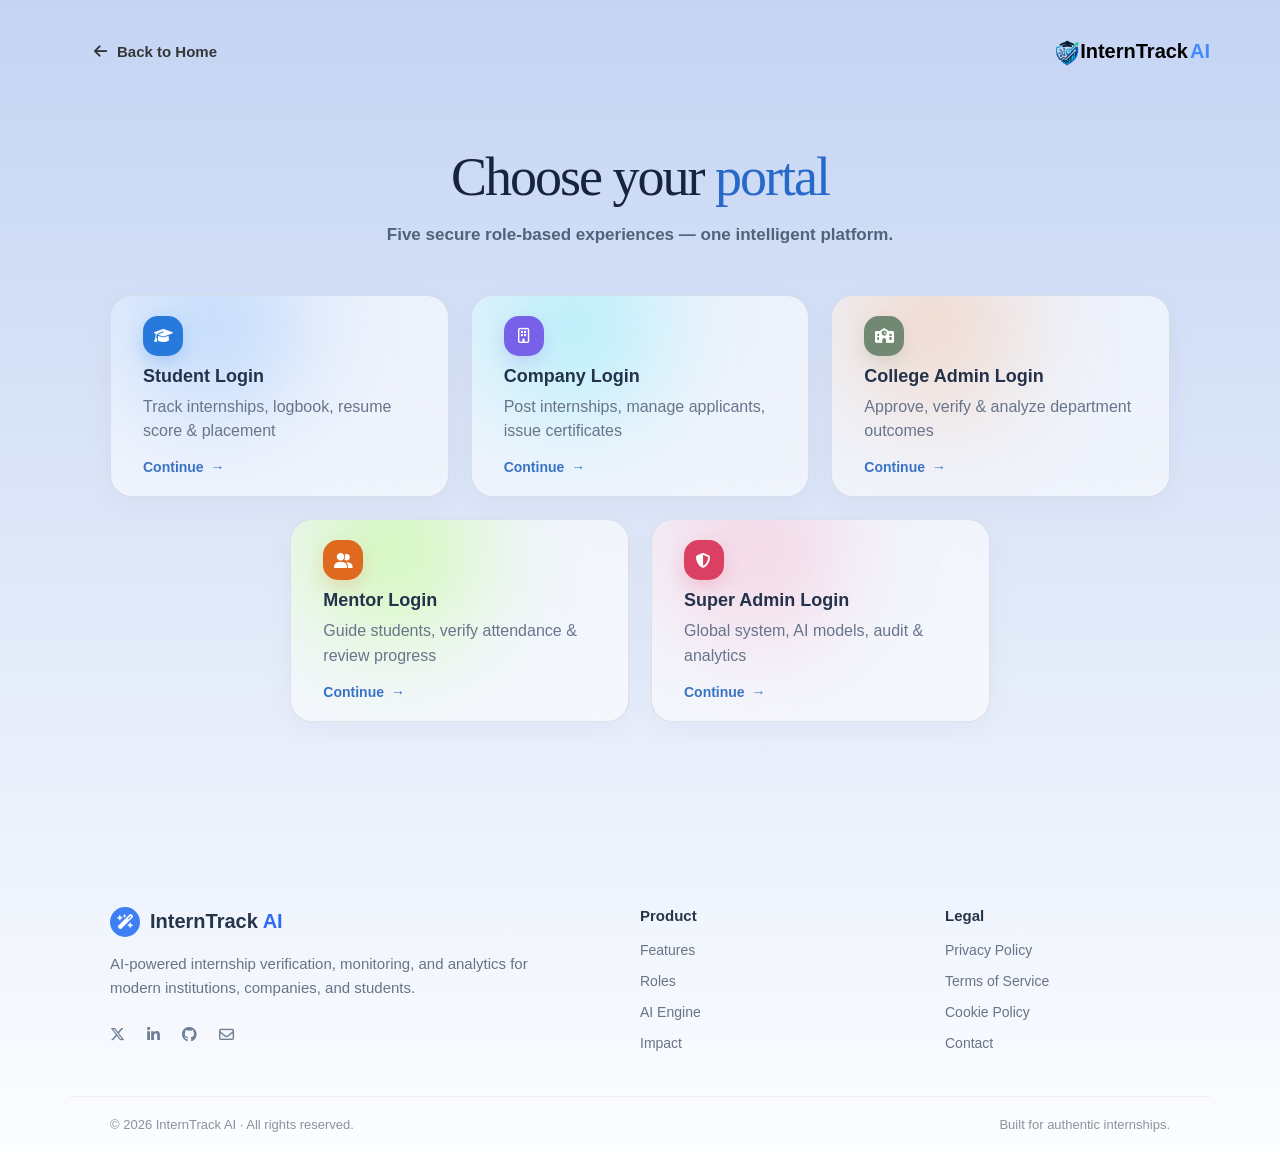
==== commit 8fa991e1: "Login and Registration Page Done" ====
--- a/getstarted.html
+++ b/getstarted.html
@@ -43,7 +43,7 @@
                     <p>
                         Track internships, logbook, resume score & placement
                     </p>
-                    <a href="#">
+                    <a href="registration.html?role=student">
                         Continue <span>→</span>
                     </a>
                 </div>
@@ -56,7 +56,7 @@
                     <p>
                         Post internships, manage applicants, issue certificates
                     </p>
-                    <a href="#">
+                    <a href="registration.html?role=company">
                         Continue <span>→</span>
                     </a>
                 </div>
@@ -69,7 +69,7 @@
                     <p>
                         Approve, verify & analyze department outcomes
                     </p>
-                    <a href="#">
+                    <a href="registration.html?role=college">
                         Continue <span>→</span>
                     </a>
                 </div>
@@ -82,7 +82,7 @@
                     <p>
                         Guide students, verify attendance & review progress
                     </p>
-                    <a href="#">
+                    <a href="registration.html?role=mentor">
                         Continue <span>→</span>
                     </a>
                 </div>
@@ -95,13 +95,61 @@
                     <p>
                         Global system, AI models, audit & analytics
                     </p>
-                    <a href="#">
+                    <a href="registration.html?role=admin">
                         Continue <span>→</span>
                     </a>
                 </div>
             </div>
         </main>
+        <div class="registration">
+
+        </div>
     </div>
+
+
+
+    <footer class="footer">
+        <div class="footer-main">
+            <div class="footer-brand">
+                <div class="brand-name">
+                    <div class="brand-icon">
+                        <i class="fa-solid fa-wand-magic-sparkles"></i>
+                    </div>
+                    <h3>InternTrack <span>AI</span></h3>
+                </div>
+                <p>
+                    AI-powered internship verification, monitoring, and
+                    analytics for modern institutions, companies, and students.
+                </p>
+                <div class="social">
+                    <a href="#"><i class="fa-brands fa-x-twitter"></i></a>
+                    <a href="#"><i class="fa-brands fa-linkedin-in"></i></a>
+                    <a href="#"><i class="fa-brands fa-github"></i></a>
+                    <a href="#"><i class="fa-regular fa-envelope"></i></a>
+                </div>
+            </div>
+
+            <div class="footer-column">
+                <h4>Product</h4>
+                <a href="#">Features</a>
+                <a href="#">Roles</a>
+                <a href="#">AI Engine</a>
+                <a href="#">Impact</a>
+            </div>
+            <div class="footer-column">
+                <h4>Legal</h4>
+                <a href="#">Privacy Policy</a>
+                <a href="#">Terms of Service</a>
+                <a href="#">Cookie Policy</a>
+                <a href="#">Contact</a>
+            </div>
+        </div>
+
+        <div class="footer-bottom">
+            <p>© 2026 InternTrack AI · All rights reserved.</p>
+            <p>Built for authentic internships.</p>
+        </div>
+    </footer>
     <script src="getstarted.js"></script>
 </body>
 
--- a/style.css
+++ b/style.css
@@ -53,7 +53,7 @@
     display: flex;
     align-items: center;
     justify-content: center;
-    background-image: url("logo 2.png");
+    background-image: url("material/logo\ 2.png");
     background-size: cover;
     background-repeat: no-repeat;
     background-position: center;
@@ -3303,7 +3303,7 @@
 .get-logo .getlogo-img {
     width: 30px;
     height: 30px;
-    background-image: url("logo 2.png");
+    background-image: url("material/logo\ 2.png");
     background-size: cover;
     background-repeat: no-repeat;
     background-position: center;
@@ -3613,42 +3613,742 @@
     pointer-events: none;
 }
 
-
-/* Student - Blue */
 .student::before {
     background: #4d9cff;
     top: -60px;
-    right: -40px;
-}
-
-
-/* Company - Purple */
+    left: 10px;
+}
+
 .company::before {
-    background: #a477ff;
+    background: #29eaf8;
     top: -60px;
-    right: -40px;
-}
-
-
-/* College - Green */
+    left: 10px;
+}
+
 .college::before {
-    background: #78a879;
-    top: -60px;
-    right: -40px;
-}
-
-
-/* Mentor - Orange */
-.mentor::before {
     background: #ff9b55;
     top: -60px;
-    right: -40px;
-}
-
-
-/* Super Admin - Pink */
+    left: 10px;
+}
+
+.mentor::before {
+    background: #7bff00;
+    top: -60px;
+    left: 10px;
+}
+
 .admin::before {
-    background: #ff6f9b;
+    background: #fd7fa5;
     top: -60px;
-    right: -40px;
+    left: 10px;
+}
+
+.auth-page {
+    width: min(100%, 1200px);
+    min-height: 100vh;
+
+    margin: auto;
+
+    padding: 28px 35px;
+
+    display: flex;
+    flex-direction: column;
+}
+
+.auth-header {
+    display: flex;
+    align-items: center;
+    justify-content: space-between;
+}
+
+.back-home,
+.choose-role {
+    text-decoration: none;
+    color: #40516d;
+
+    font-size: 14px;
+    font-weight: 500;
+}
+
+.back-home:hover,
+.choose-role:hover {
+    color: #2476d9;
+}
+
+
+.auth-logo {
+    display: flex;
+    align-items: center;
+    gap: 9px;
+
+    font-size: 16px;
+    font-weight: 700;
+
+    color: #2e4d7d;
+}
+
+.logo-icon {
+    width: 10px;
+    height: 10px;
+    display: flex;
+    align-items: center;
+    justify-content: center;
+    border-radius: 50%;
+    font-size: 14px;
+    margin-right: 10px;
+}
+
+.logo-icon img {
+    height: 80px;
+    width: 80px;
+}
+
+.choose-role {
+    margin-top: 34px;
+}
+
+.auth-main {
+    display: grid;
+    grid-template-columns: 1fr 1fr;
+    /* gap: 20px; */
+    align-items: center;
+    margin-top: 25px;
+}
+
+.portal-info {
+    min-height: 20vh;
+    width: 37vw;
+    padding: 25px;
+    /* margin-left: 5%; */
+    border-radius: 22px;
+    border: 1px solid rgba(100, 120, 150, 0.18);
+    background:
+        linear-gradient(135deg,
+            rgba(255, 255, 255, 0.65),
+            rgba(225, 239, 255, 0.60));
+    box-shadow:
+        0 12px 35px rgba(40, 70, 110, 0.05);
+    overflow: hidden;
+}
+
+.auth-main::before {
+    content: "";
+    position: absolute;
+    width: 180px;
+    height: 180px;
+    border-radius: 50%;
+    filter: blur(55px);
+    opacity: 0.35;
+    z-index: -1;
+    pointer-events: none;
+}
+
+.auth-main::before {
+    background: #328eff;
+    top: 150px;
+    left: 50px;
+    z-index: 1;
+}
+
+.big-icon {
+    width: 40px;
+    height: 40px;
+    display: flex;
+    align-items: center;
+    justify-content: center;
+    border-radius: 16px;
+    background: #2478da;
+    color: white;
+    font-size: 21px;
+    margin-bottom: 5px;
+}
+
+.portal-info h1 {
+    font-family: Georgia, serif;
+    font-size: 30px;
+    font-weight: 300;
+    margin: 0%;
+    color: #263650;
+}
+
+.portal-info p {
+    font-size: 15px;
+    line-height: 1.5;
+    color: #5d6c83;
+    /* margin-bottom: 22px; */
+}
+
+.portal-info ul {
+    padding-left: 20px;
+    color: #52637c;
+    font-size: 14px;
+    line-height: 2;
+}
+
+.portal-info li::marker {
+    color: #2679dc;
+}
+
+.login-card {
+    padding: 32px;
+    border-radius: 22px;
+    border: 1px solid rgba(100, 120, 150, 0.20);
+    background: rgba(255, 255, 255, 0.65);
+    backdrop-filter: blur(18px);
+    -webkit-backdrop-filter: blur(18px);
+    box-shadow:
+        0 15px 40px rgba(35, 55, 90, 0.08);
+}
+
+.login-heading {
+    display: flex;
+    align-items: center;
+    gap: 13px;
+    margin-bottom: 25px;
+}
+
+.small-icon {
+    width: 40px;
+    height: 40px;
+    display: flex;
+    align-items: center;
+    justify-content: center;
+    border-radius: 12px;
+    color: white;
+    background: #277bdc;
+}
+
+.login-heading h2 {
+    font-size: 18px;
+    margin-bottom: 3px;
+    color: #283952;
+}
+
+.login-heading p {
+    font-size: 12px;
+    color: #68768b;
+}
+
+.auth-tabs {
+    display: grid;
+    grid-template-columns: 1fr 1fr;
+    height: 40px;
+    border-radius: 12px;
+    background: #edf1f7;
+    margin-bottom: 24px;
+    padding: 2px;
+}
+
+.auth-tabs button {
+    border: none;
+    background: transparent;
+    border-radius: 10px;
+    font-size: 14px;
+    font-weight: 600;
+    color: #627087;
+    cursor: pointer;
+}
+
+.auth-tabs button.active {
+    background: white;
+    color: #40536f;
+    box-shadow: 0 2px 8px rgba(50, 70, 100, 0.08);
+}
+
+form>label {
+    display: block;
+    font-size: 13px;
+    font-weight: 600;
+    color: #43536c;
+    margin-bottom: 7px;
+    margin-top: 16px;
+}
+
+.input-box {
+    height: 40px;
+    display: flex;
+    align-items: center;
+    gap: 9px;
+    padding: 0 12px;
+    border-radius: 10px;
+    border: 1px solid #d4dce7;
+    background: rgba(255, 255, 255, 0.65);
+}
+
+.input-box i {
+    color: #718097;
+    font-size: 14px;
+}
+
+.input-box input {
+    width: 100%;
+    border: none;
+    outline: none;
+    background: transparent;
+    color: #263650;
+    font-size: 13px;
+}
+
+.input-box:focus-within {
+    border-color: #3b8be2;
+    box-shadow: 0 0 0 3px rgba(59, 139, 226, 0.10);
+}
+
+.login-options {
+    display: flex;
+    align-items: center;
+    justify-content: space-between;
+    margin: 17px 0;
+}
+
+.remember {
+    display: flex;
+    align-items: center;
+    gap: 7px;
+    font-size: 13px;
+    color: #627087;
+}
+
+.remember input {
+    accent-color: #3291dd;
+}
+
+.login-options a {
+    text-decoration: none;
+    font-size: 13px;
+    color: #5480b0;
+}
+
+.login-btn {
+    width: 100%;
+    height: 40px;
+    border: none;
+    border-radius: 20px;
+    background: #258bdc;
+    color: white;
+    font-size: 14px;
+    font-weight: 600;
+    cursor: pointer;
+    transition: 0.2s;
+}
+
+.login-btn:hover {
+    background: #1677c7;
+    transform: translateY(-1px);
+}
+
+.or {
+    display: flex;
+    align-items: center;
+    gap: 12px;
+    margin: 20px 0;
+    color: #8994a5;
+    font-size: 12px;
+}
+
+.or::before,
+.or::after {
+    content: "";
+    height: 1px;
+    flex: 1;
+    background: #dce2ea;
+}
+
+.google-btn {
+    width: 100%;
+    height: 40px;
+    border-radius: 20px;
+    border: 1px solid #d7dee8;
+    background: rgba(255, 255, 255, 0.55);
+    color: #52637a;
+    font-size: 13px;
+    font-weight: 600;
+    cursor: pointer;
+}
+
+.google-btn i {
+    color: #4285f4;
+    margin-right: 8px;
+}
+
+
+/* RESPONSIVE */
+
+@media (max-width: 800px) {
+
+    .auth-page {
+        padding: 22px 18px;
+    }
+
+    .auth-main {
+        grid-template-columns: 1fr;
+
+        gap: 20px;
+    }
+
+    .portal-info {
+        min-height: auto;
+    }
+
+}
+
+
+@media (max-width: 500px) {
+
+    .auth-header {
+        align-items: flex-start;
+    }
+
+    .auth-logo {
+        font-size: 14px;
+    }
+
+    .portal-info,
+    .login-card {
+        padding: 24px;
+    }
+
+    .portal-info h1 {
+        font-size: 27px;
+    }
+
+}
+
+.hidden {
+    display: none;
+}
+
+.two-inputs {
+    display: grid;
+    grid-template-columns: 1fr 1fr;
+    gap: 18px;
+}
+
+.terms-text {
+    margin: 16px 0;
+    font-size: 12px;
+    line-height: 1.5;
+    color: #718097;
+}
+
+/* =========================
+   RESPONSIVE - 380px
+========================= */
+
+@media (max-width: 380px) {
+
+    /* MAIN */
+
+    .auth-page {
+        width: 100%;
+        min-height: 100vh;
+
+        padding: 16px 12px;
+
+        overflow-x: hidden;
+    }
+
+
+    /* =========================
+       HEADER
+    ========================= */
+
+    .auth-header {
+        width: 100%;
+
+        align-items: center;
+    }
+
+    .back-home {
+        font-size: 11px;
+    }
+
+    .auth-logo {
+        font-size: 12px;
+
+        gap: 5px;
+    }
+
+    .logo-icon {
+        width: 28px;
+        height: 28px;
+
+        font-size: 12px;
+    }
+
+
+    /* =========================
+       CHOOSE ROLE
+    ========================= */
+
+    .choose-role {
+        margin-top: 20px;
+
+        font-size: 11px;
+    }
+
+
+    /* =========================
+       MAIN CONTENT
+    ========================= */
+
+    .auth-main {
+        display: flex;
+
+        flex-direction: column;
+
+        width: 100%;
+
+        gap: 16px;
+
+        margin-top: 18px;
+    }
+
+
+    /* =========================
+       PORTAL INFO
+    ========================= */
+
+    .portal-info {
+        width: 100%;
+
+        min-height: auto;
+
+        padding: 20px;
+
+        border-radius: 18px;
+        overflow: hidden;
+        box-sizing: border-box;
+    }
+
+    .portal-info::before {
+        content: "";
+        position: absolute;
+        width: 180px;
+        height: 180px;
+        border-radius: 50%;
+        filter: blur(55px);
+        opacity: 0.70;
+        z-index: -1;
+        pointer-events: none;
+    }
+
+    .portal-info::before {
+        background: #328eff;
+        top: 80px;
+        right: 40px;
+    }
+
+
+    .big-icon {
+        width: 44px;
+        height: 44px;
+
+        margin-bottom: 18px;
+
+        border-radius: 13px;
+
+        font-size: 18px;
+    }
+
+
+    .portal-info h1 {
+        font-size: 24px;
+
+        margin-bottom: 9px;
+    }
+
+
+    .portal-info>p {
+        font-size: 12px;
+
+        line-height: 1.5;
+
+        margin-bottom: 15px;
+    }
+
+
+    .portal-info ul {
+        padding-left: 17px;
+
+        font-size: 12px;
+
+        line-height: 1.8;
+    }
+
+
+    /* =========================
+       LOGIN CARD
+    ========================= */
+
+    .login-card {
+        width: 100%;
+
+        padding: 20px;
+
+        box-sizing: border-box;
+
+        border-radius: 18px;
+    }
+
+
+    /* =========================
+       LOGIN HEADING
+    ========================= */
+
+    .login-heading {
+        gap: 10px;
+
+        margin-bottom: 18px;
+    }
+
+
+    .small-icon {
+        width: 38px;
+        height: 38px;
+
+        flex-shrink: 0;
+
+        border-radius: 11px;
+
+        font-size: 14px;
+    }
+
+
+    .login-heading h2 {
+        font-size: 16px;
+
+        margin-bottom: 2px;
+    }
+
+
+    .login-heading p {
+        font-size: 10px;
+    }
+
+    .auth-tabs {
+        width: 100%;
+        height: 38px;
+        margin-bottom: 18px;
+    }
+
+
+    #signInTab {
+        padding: 10px;
+    }
+
+    #registerTab {
+        padding: 10px;
+    }
+
+    .auth-tabs button {
+        font-size: 12px;
+    }
+
+    form>label {
+        font-size: 12px;
+
+        margin-top: 13px;
+
+        margin-bottom: 6px;
+    }
+
+
+    .input-box {
+        width: 100%;
+        height: 38px;
+        padding: 0 10px;
+        gap: 7px;
+        box-sizing: border-box;
+    }
+
+
+    .input-box i {
+        font-size: 12px;
+    }
+
+
+    .input-box input {
+        min-width: 0;
+
+        font-size: 12px;
+    }
+
+
+    /* =========================
+       LOGIN OPTIONS
+    ========================= */
+
+    .login-options {
+        margin: 14px 0;
+
+        gap: 8px;
+    }
+
+
+    .remember {
+        font-size: 11px;
+
+        gap: 5px;
+    }
+
+
+    .login-options a {
+        font-size: 11px;
+    }
+
+
+    /* =========================
+       LOGIN BUTTON
+    ========================= */
+
+    .login-btn {
+        width: 100%;
+
+        height: 38px;
+
+        font-size: 12px;
+    }
+
+
+    /* =========================
+       OR
+    ========================= */
+
+    .or {
+        margin: 16px 0;
+
+        gap: 8px;
+
+        font-size: 10px;
+    }
+
+
+    /* =========================
+       GOOGLE BUTTON
+    ========================= */
+
+    .google-btn {
+        width: 100%;
+
+        height: 38px;
+
+        font-size: 11px;
+    }
+
+
+    /* =========================
+       FOOTER
+    ========================= */
+
+    .auth-footer {
+        padding-top: 25px;
+        font-size: 10px;
+    }
+
+    .active {
+        height: 100%;
+        width: 100%;
+        background: #2478da;
+    }
 }
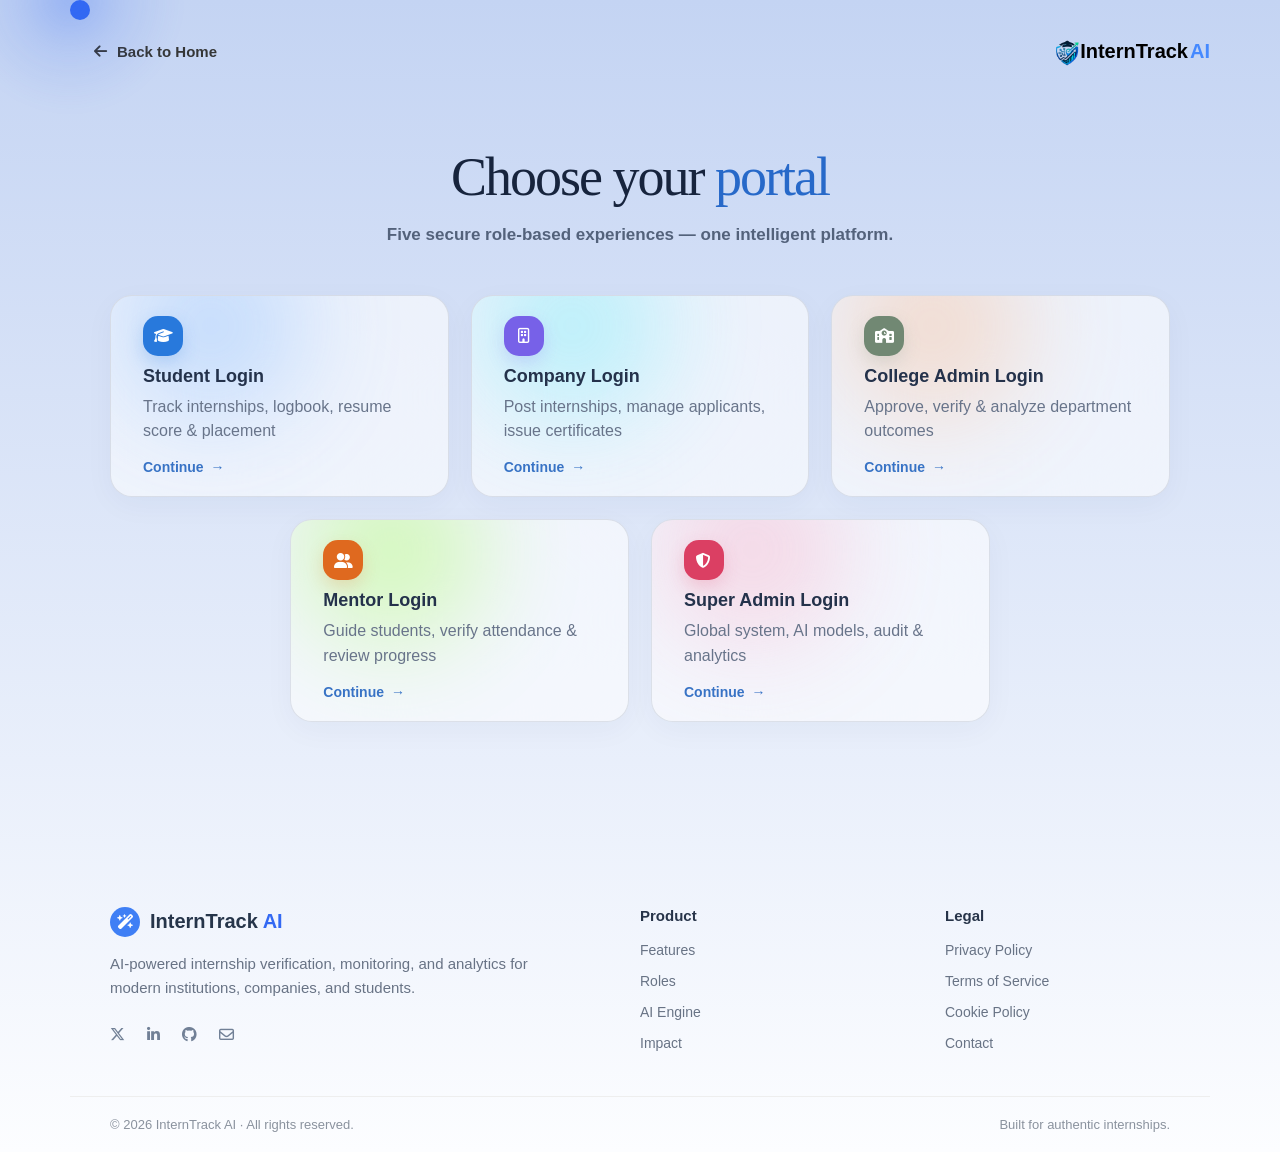
==== commit cbcb8eb3: "Dashboard of all Role  Done" ====
--- a/getstarted.html
+++ b/getstarted.html
@@ -10,6 +10,8 @@
 </head>
 
 <body>
+    <div class="cursor"></div>
+    <div class="cursor-blur"></div>
     <div class="get-nav">
         <button id="home-back">
             <i class="fa-solid fa-arrow-left"></i>
@@ -95,7 +97,7 @@
                     <p>
                         Global system, AI models, audit & analytics
                     </p>
-                    <a href="registration.html?role=admin">
+                    <a href="registration.html?role=superadmin">
                         Continue <span>→</span>
                     </a>
                 </div>
--- a/style.css
+++ b/style.css
@@ -44,6 +44,32 @@
     box-sizing: border-box;
 }
 
+.cursor {
+    height: 20px;
+    width: 20px;
+    background-color: #3369F3;
+    border-radius: 50%;
+    position: fixed;
+}
+
+.cursor-blur {
+    position: fixed;
+    width: 220px;
+    height: 220px;
+    border-radius: 50%;
+    background: radial-gradient(circle,
+            rgba(51, 105, 243, 0.30),
+            rgba(51, 105, 243, 0.10),
+            transparent 70%);
+    filter: blur(8px);
+    /* pointer-events: none; */
+    transform: translate(-50%, -50%);
+    transition:
+        left 0.15s ease-out,
+        top 0.15s ease-out;
+    z-index: 0;
+}
+
 .logo {
     height: 5vh;
     min-height: 30px;
@@ -151,7 +177,7 @@
 
 .sign2:hover {
     background-color: #336fdb;
-    transform: scale(1.1);
+    transform: scale(1);
 }
 
 .sign2 i {
@@ -195,7 +221,7 @@
     color: #e63737;
     font-size: 17px;
     cursor: pointer;
-    padding: 2% 2%;
+    padding: 5% 2%;
     align-self: center;
     justify-self: center;
     flex-shrink: 0;
@@ -344,7 +370,6 @@
     .active {
         height: 50vh;
         width: 98vw;
-        /* background-color: red; */
         display: flex;
         flex-direction: column;
         justify-content: flex-start;
@@ -563,6 +588,7 @@
     display: flex;
     justify-content: center;
     margin-top: 10px;
+    z-index: 1000;
 }
 
 .heading3 .btn1 {
@@ -575,12 +601,19 @@
     padding-right: 15px;
     border-radius: 30px;
     padding-left: 5px;
-    color: #F2F7FE;
+    z-index: 1000;
+}
+
+.heading3 .btn1 a {
+    color: #ffffff;
+    text-decoration: none;
+    z-index: 1000;
 }
 
 .heading3 i {
     color: #fdfdfd;
     padding-left: 10px;
+    pointer-events: none;
 }
 
 .heading3 .btn2 {
@@ -618,6 +651,7 @@
         0 15px 35px rgba(0, 0, 0, 0.15);
     border-color: #2563eb;
     color: #2563eb;
+    z-index: 1000;
 }
 
 .heading4 {
@@ -838,6 +872,11 @@
     .ctrl-btn svg {
         width: 18px;
         height: 18px;
+    }
+
+    .cursor,
+    cursor-blur {
+        display: none;
     }
 }
 
@@ -4031,31 +4070,16 @@
     color: #718097;
 }
 
-/* =========================
-   RESPONSIVE - 380px
-========================= */
-
 @media (max-width: 380px) {
-
-    /* MAIN */
-
     .auth-page {
         width: 100%;
         min-height: 100vh;
-
         padding: 16px 12px;
-
         overflow-x: hidden;
     }
-
-
-    /* =========================
-       HEADER
-    ========================= */
 
     .auth-header {
         width: 100%;
-
         align-items: center;
     }
 
@@ -4072,50 +4096,26 @@
     .logo-icon {
         width: 28px;
         height: 28px;
-
         font-size: 12px;
     }
-
-
-    /* =========================
-       CHOOSE ROLE
-    ========================= */
 
     .choose-role {
         margin-top: 20px;
-
         font-size: 11px;
     }
-
-
-    /* =========================
-       MAIN CONTENT
-    ========================= */
 
     .auth-main {
         display: flex;
-
         flex-direction: column;
-
         width: 100%;
-
         gap: 16px;
-
         margin-top: 18px;
     }
-
-
-    /* =========================
-       PORTAL INFO
-    ========================= */
 
     .portal-info {
         width: 100%;
-
         min-height: auto;
-
         padding: 20px;
-
         border-radius: 18px;
         overflow: hidden;
         box-sizing: border-box;
@@ -4139,88 +4139,56 @@
         right: 40px;
     }
 
-
     .big-icon {
         width: 44px;
         height: 44px;
-
         margin-bottom: 18px;
-
         border-radius: 13px;
-
         font-size: 18px;
     }
-
 
     .portal-info h1 {
         font-size: 24px;
-
         margin-bottom: 9px;
     }
-
 
     .portal-info>p {
         font-size: 12px;
-
         line-height: 1.5;
-
         margin-bottom: 15px;
     }
-
 
     .portal-info ul {
         padding-left: 17px;
-
         font-size: 12px;
-
         line-height: 1.8;
     }
-
-
-    /* =========================
-       LOGIN CARD
-    ========================= */
 
     .login-card {
         width: 100%;
-
         padding: 20px;
-
         box-sizing: border-box;
-
         border-radius: 18px;
     }
-
-
-    /* =========================
-       LOGIN HEADING
-    ========================= */
 
     .login-heading {
         gap: 10px;
 
         margin-bottom: 18px;
     }
-
 
     .small-icon {
         width: 38px;
         height: 38px;
-
         flex-shrink: 0;
-
         border-radius: 11px;
-
         font-size: 14px;
     }
-
 
     .login-heading h2 {
         font-size: 16px;
-
         margin-bottom: 2px;
     }
-
 
     .login-heading p {
         font-size: 10px;
@@ -4252,7 +4220,6 @@
 
         margin-bottom: 6px;
     }
-
 
     .input-box {
         width: 100%;
@@ -4274,34 +4241,22 @@
         font-size: 12px;
     }
 
-
-    /* =========================
-       LOGIN OPTIONS
-    ========================= */
-
     .login-options {
         margin: 14px 0;
 
         gap: 8px;
     }
 
-
     .remember {
         font-size: 11px;
 
         gap: 5px;
     }
 
-
     .login-options a {
         font-size: 11px;
     }
 
-
-    /* =========================
-       LOGIN BUTTON
-    ========================= */
-
     .login-btn {
         width: 100%;
 
@@ -4310,11 +4265,6 @@
         font-size: 12px;
     }
 
-
-    /* =========================
-       OR
-    ========================= */
-
     .or {
         margin: 16px 0;
 
@@ -4323,11 +4273,6 @@
         font-size: 10px;
     }
 
-
-    /* =========================
-       GOOGLE BUTTON
-    ========================= */
-
     .google-btn {
         width: 100%;
 
@@ -4335,11 +4280,6 @@
 
         font-size: 11px;
     }
-
-
-    /* =========================
-       FOOTER
-    ========================= */
 
     .auth-footer {
         padding-top: 25px;
@@ -4349,6 +4289,6 @@
     .active {
         height: 100%;
         width: 100%;
-        background: #2478da;
+        /* background: #2478da; */
     }
 }
